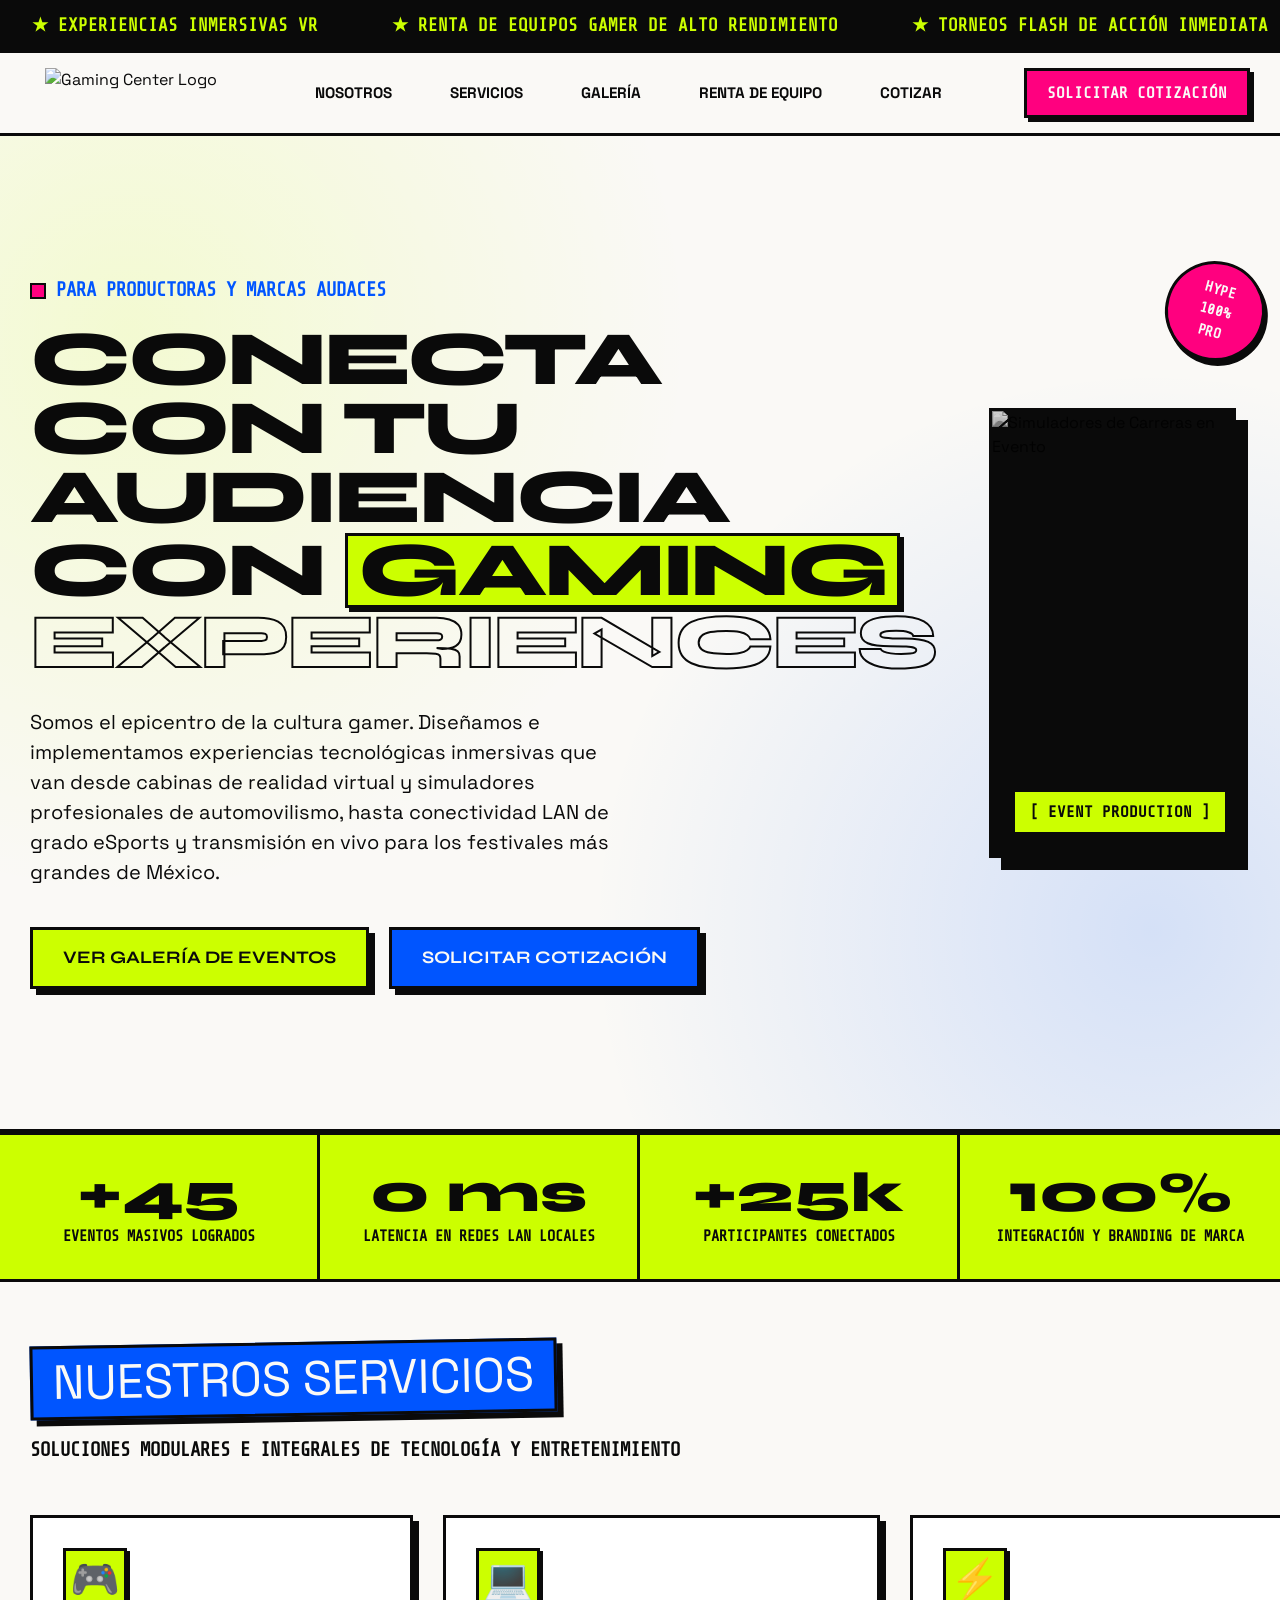
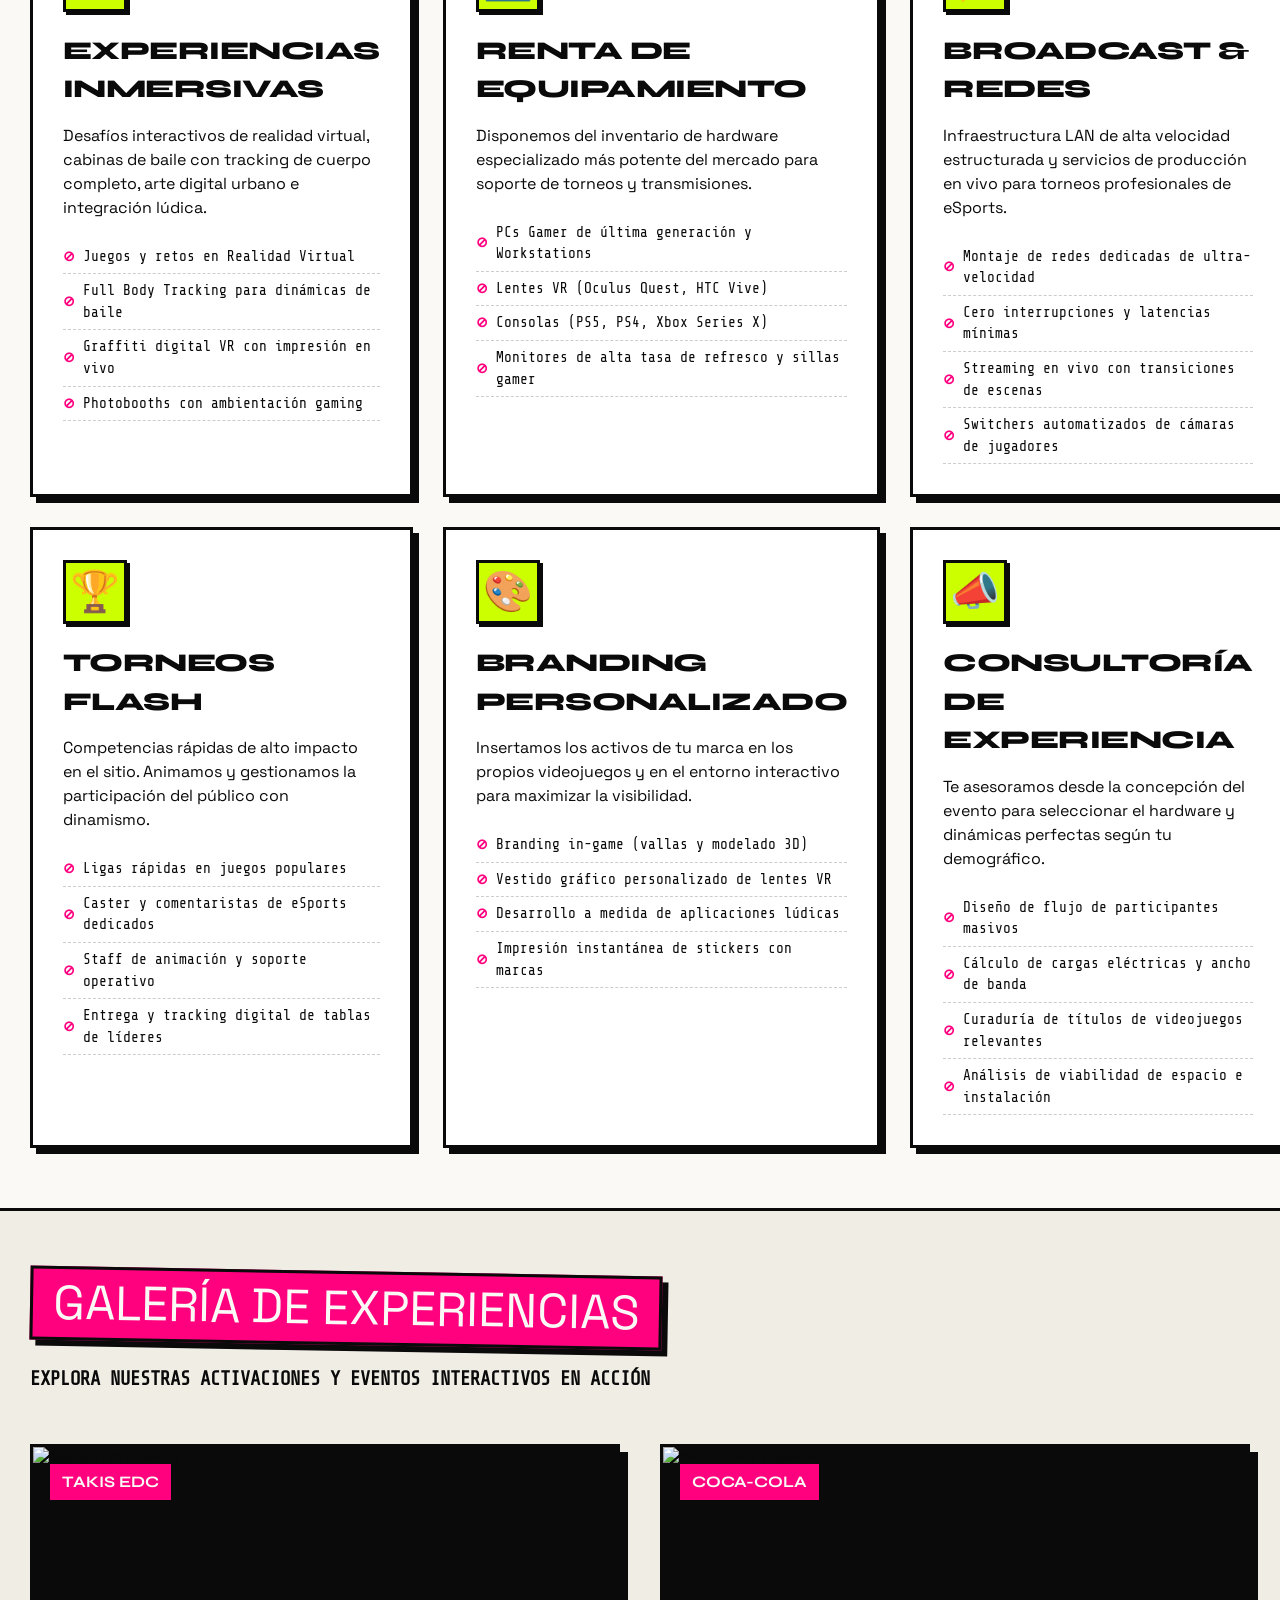
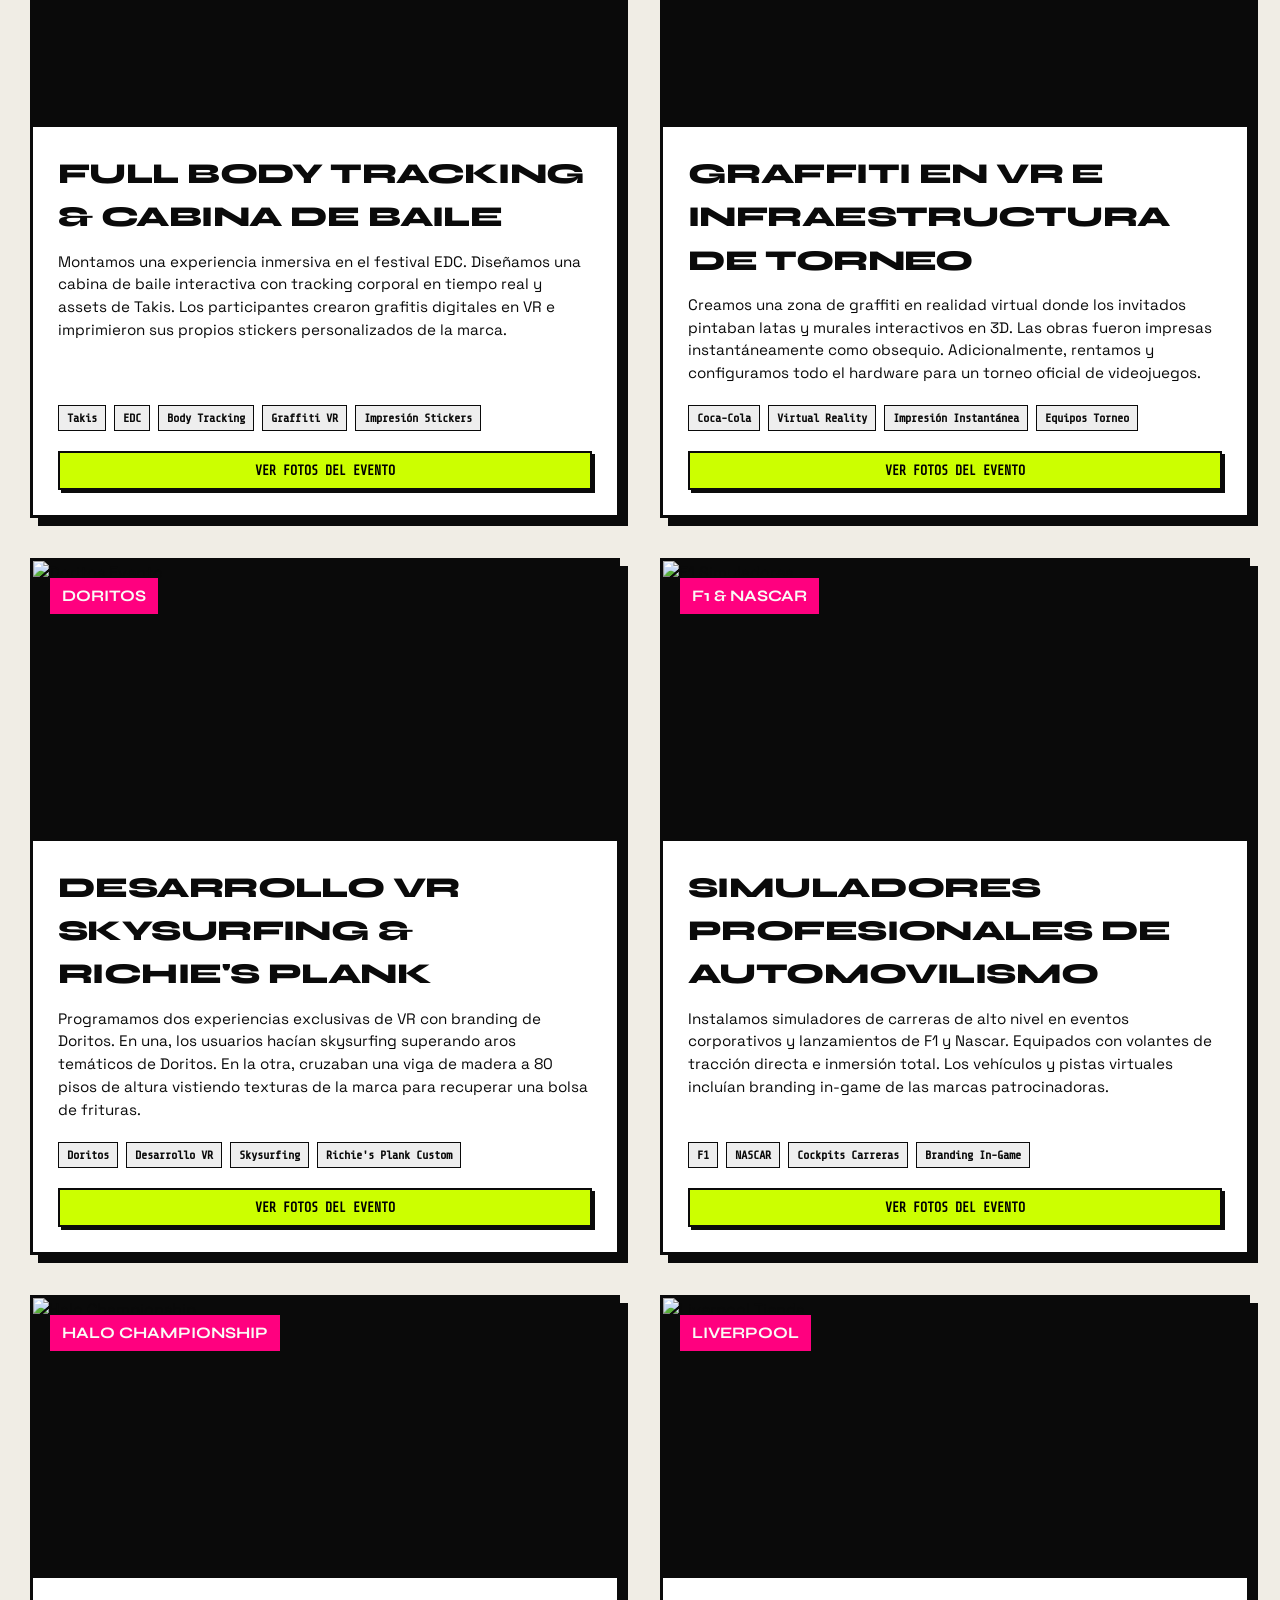
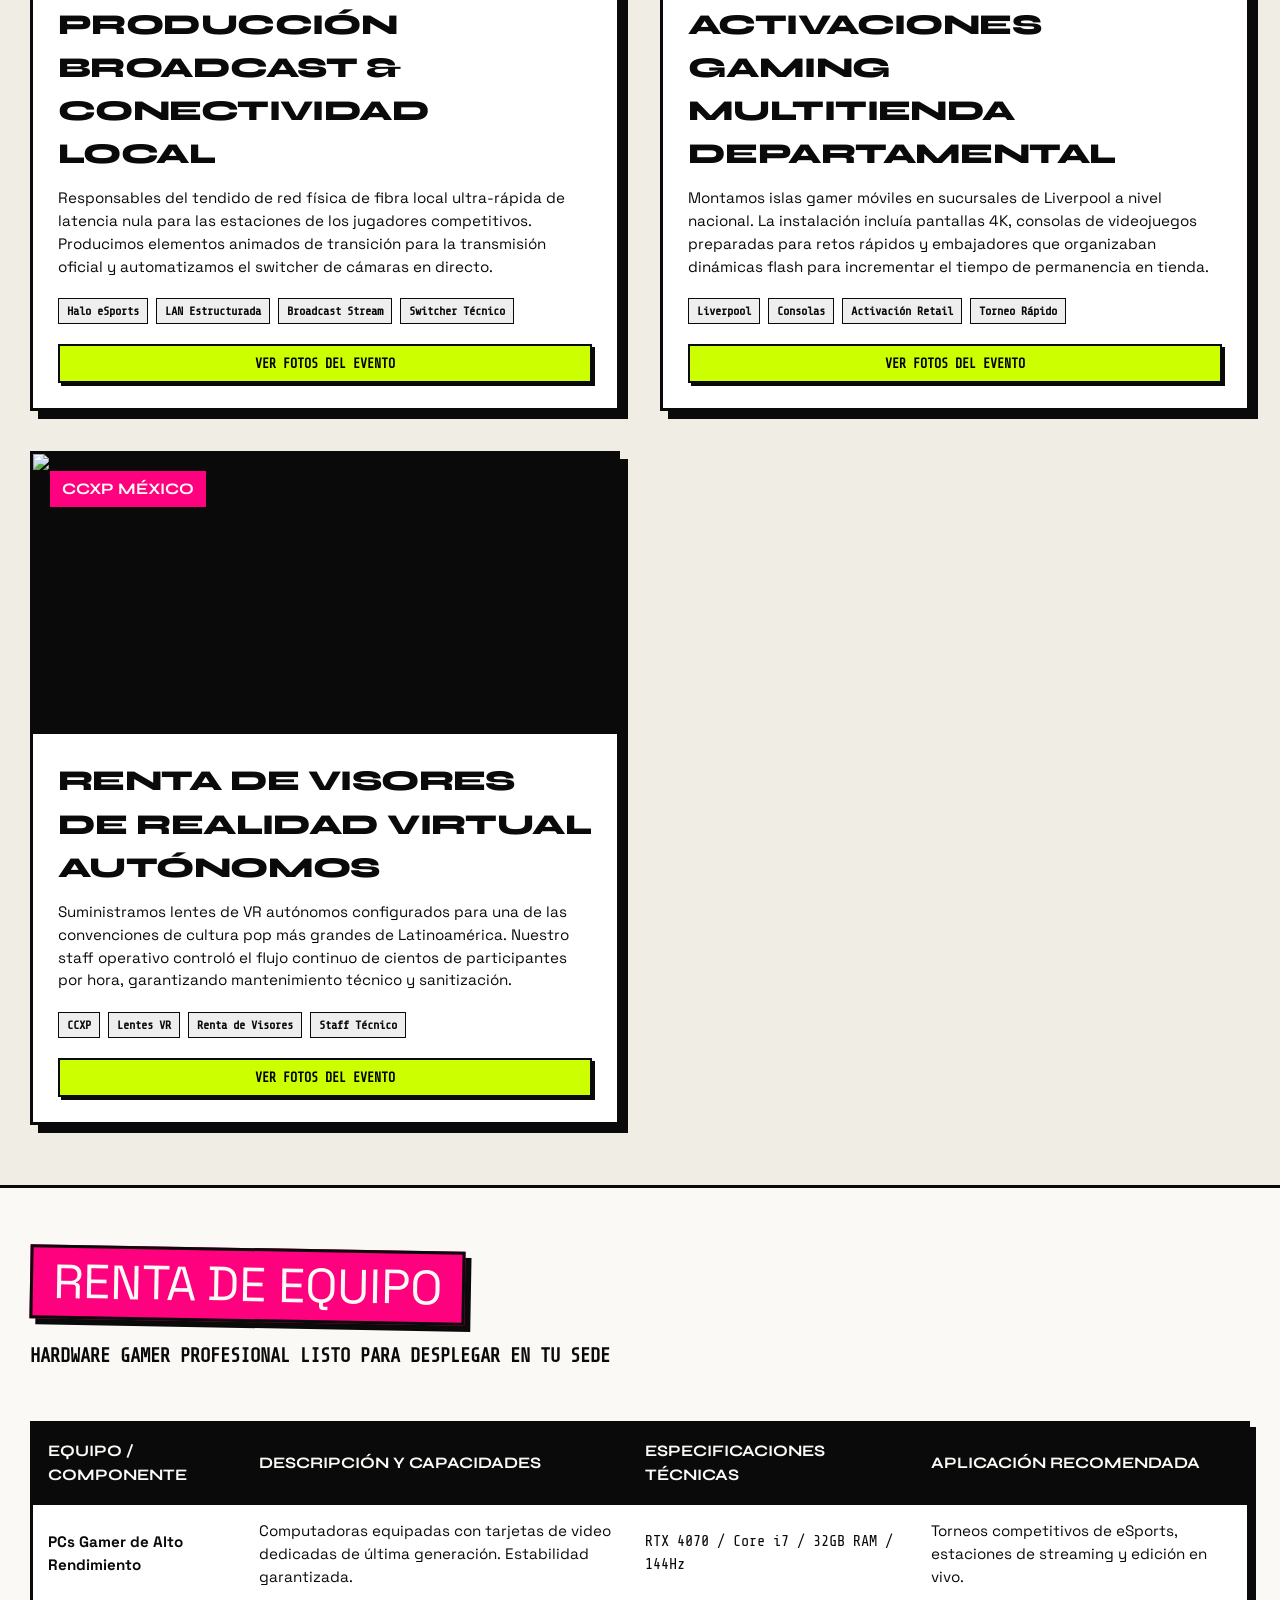
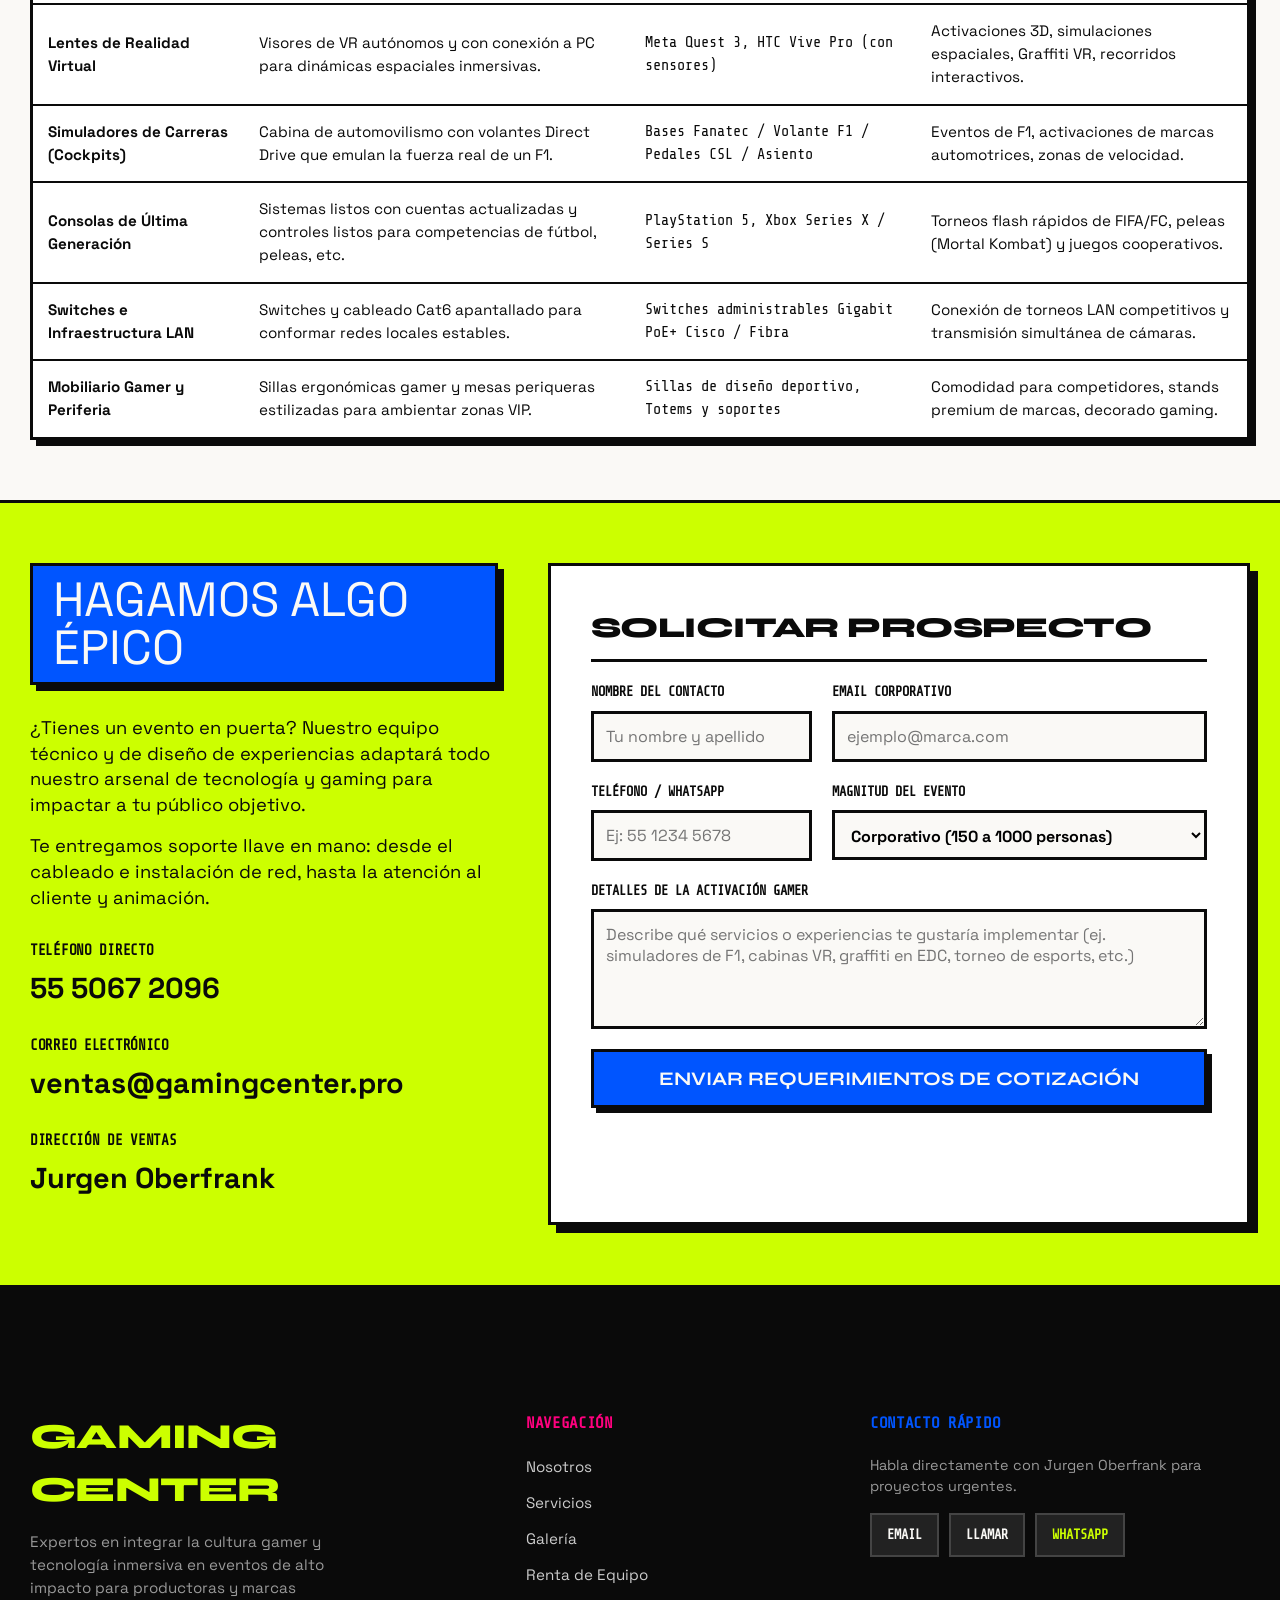
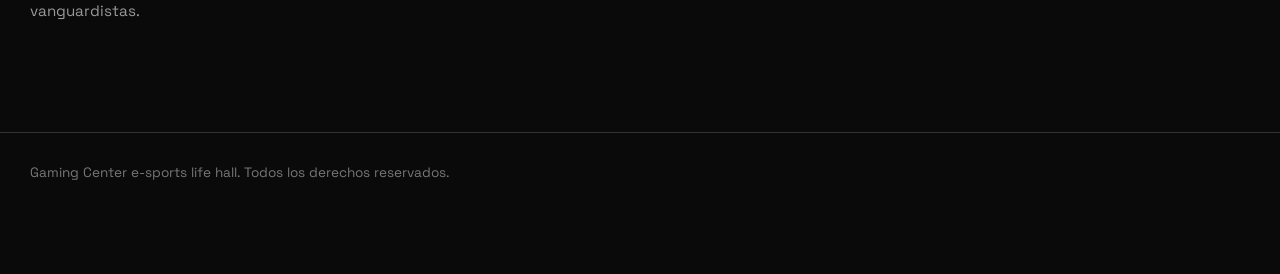
==== .github/workflows/brutalista/index.html @ d81560bc "Add files via upload" ====
<!DOCTYPE html>
<html lang="es">

<head>
  <meta charset="UTF-8">
  <meta name="viewport" content="width=device-width, initial-scale=1.0">
  <title>GAMING CENTER | Experiencias y Eventos eSports para Marcas</title>
  <meta name="description"
    content="Epicentro de la cultura gamer. Renta de PCs, experiencias de Realidad Virtual (VR), simuladores y producción técnica de torneos para marcas y productoras de eventos.">
  <link rel="stylesheet" href="style.css">
  <!-- Favicon placeholder / styling fallback -->
  <link rel="icon" type="image/png" href="../fotos_p/logos/Recurso 1.png">
</head>

<body>

  <!-- TOP RUNNING TICKER -->
  <div class="ticker-wrap">
    <div class="ticker">
      <span>★ EXPERIENCIAS INMERSIVAS VR</span>
      <span>★ RENTA DE EQUIPOS GAMER DE ALTO RENDIMIENTO</span>
      <span>★ TORNEOS FLASH DE ACCIÓN INMEDIATA</span>
      <span>★ BROADCAST PRO &amp; ELEMENTOS DE TRANSICIÓN</span>
      <span>★ REDES LAN ESTRUCTURADAS (0 MS LATENCIA)</span>
      <span>★ COCKPITS DE CARRERAS F1 &amp; NASCAR</span>
      <span>★ BRANDING GAMER PERSONALIZADO</span>
      <span>★ EXPERIENCIAS INMERSIVAS VR</span>
      <span>★ RENTA DE EQUIPOS GAMER DE ALTO RENDIMIENTO</span>
    </div>
  </div>

  <!-- HEADER NAVBAR -->
  <header>
    <div class="navbar">
      <a href="#" class="logo-link">
        <picture>
          <source media="(max-width: 768px)" srcset="../fotos_p/logos/Recurso 3.png">
          <img src="../fotos_p/logos/Mesa de trabajo 2@4x.png" alt="Gaming Center Logo" class="logo-img">
        </picture>
      </a>
      <button class="menu-toggle" id="menuToggle" aria-label="Abrir menú">
        <span class="bar"></span>
        <span class="bar"></span>
        <span class="bar"></span>
      </button>
      <ul class="nav-links" id="navLinks">
        <li><a href="#nosotros">Nosotros</a></li>
        <li><a href="#servicios">Servicios</a></li>
        <li><a href="#galeria">Galería</a></li>
        <li><a href="#renta-equipo">Renta de Equipo</a></li>
        <li><a href="#cotizar">Cotizar</a></li>
      </ul>
      <a href="#cotizar" class="nav-cta">Solicitar Cotización</a>
    </div>
  </header>

  <!-- HERO SECTION -->
  <section class="hero" id="nosotros">
    <div class="container grid-2">
      <div class="hero-content">
        <div class="hero-tagline">Para Productoras y Marcas Audaces</div>
        <h1 class="hero-title">
          CONECTA CON TU AUDIENCIA CON <span class="highlight">GAMING</span> <br>
          <span class="outline">EXPERIENCES</span>
        </h1>
        <p class="hero-description">
          Somos el epicentro de la cultura gamer. Diseñamos e implementamos experiencias tecnológicas inmersivas que van
          desde cabinas de realidad virtual y simuladores profesionales de automovilismo, hasta conectividad LAN de
          grado eSports y transmisión en vivo para los festivales más grandes de México.
        </p>
        <div class="hero-buttons">
          <a href="#galeria" class="neo-btn">Ver Galería de Eventos</a>
          <a href="#cotizar" class="neo-btn secondary">Solicitar Cotización</a>
        </div>
      </div>
      <div class="hero-visual">
        <div class="hero-main-card">
          <img src="../fotos_p/eventos/f1/20240521_135831.jpg" alt="Simuladores de Carreras en Evento"
            id="heroFeaturedImage">
          <div class="hero-overlay-tag">[ EVENT PRODUCTION ]</div>
        </div>
        <div class="floating-badge">HYPE<br>100%<br>PRO</div>
      </div>
    </div>
  </section>

  <!-- STATS BAR -->
  <section class="stats-bar">
    <div class="stat-item">
      <div class="stat-number">+45</div>
      <div class="stat-label">Eventos Masivos Logrados</div>
    </div>
    <div class="stat-item">
      <div class="stat-number">0 ms</div>
      <div class="stat-label">Latencia en Redes LAN Locales</div>
    </div>
    <div class="stat-item">
      <div class="stat-number">+25k</div>
      <div class="stat-label">Participantes Conectados</div>
    </div>
    <div class="stat-item">
      <div class="stat-number">100%</div>
      <div class="stat-label">Integración y Branding de Marca</div>
    </div>
  </section>

  <!-- SERVICES SECTION -->
  <section class="services-section id-anchor" id="servicios">
    <div class="container">
      <div class="section-title-wrap">
        <div class="section-title">NUESTROS SERVICIOS</div>
        <div class="section-subtitle">Soluciones modulares e integrales de tecnología y entretenimiento</div>
      </div>

      <div class="grid-3">
        <!-- Service 1 -->
        <div class="neo-card">
          <div class="service-icon">🎮</div>
          <h3 class="service-title">Experiencias Inmersivas</h3>
          <p class="service-text">Desafíos interactivos de realidad virtual, cabinas de baile con tracking de cuerpo
            completo, arte digital urbano e integración lúdica.</p>
          <ul class="service-list">
            <li>Juegos y retos en Realidad Virtual</li>
            <li>Full Body Tracking para dinámicas de baile</li>
            <li>Graffiti digital VR con impresión en vivo</li>
            <li>Photobooths con ambientación gaming</li>
          </ul>
        </div>

        <!-- Service 2 -->
        <div class="neo-card">
          <div class="service-icon">💻</div>
          <h3 class="service-title">Renta de Equipamiento</h3>
          <p class="service-text">Disponemos del inventario de hardware especializado más potente del mercado para
            soporte de torneos y transmisiones.</p>
          <ul class="service-list">
            <li>PCs Gamer de última generación y Workstations</li>
            <li>Lentes VR (Oculus Quest, HTC Vive)</li>
            <li>Consolas (PS5, PS4, Xbox Series X)</li>
            <li>Monitores de alta tasa de refresco y sillas gamer</li>
          </ul>
        </div>

        <!-- Service 3 -->
        <div class="neo-card">
          <div class="service-icon">⚡</div>
          <h3 class="service-title">Broadcast &amp; Redes</h3>
          <p class="service-text">Infraestructura LAN de alta velocidad estructurada y servicios de producción en vivo
            para torneos profesionales de eSports.</p>
          <ul class="service-list">
            <li>Montaje de redes dedicadas de ultra-velocidad</li>
            <li>Cero interrupciones y latencias mínimas</li>
            <li>Streaming en vivo con transiciones de escenas</li>
            <li>Switchers automatizados de cámaras de jugadores</li>
          </ul>
        </div>

        <!-- Service 4 -->
        <div class="neo-card">
          <div class="service-icon">🏆</div>
          <h3 class="service-title">Torneos Flash</h3>
          <p class="service-text">Competencias rápidas de alto impacto en el sitio. Animamos y gestionamos la
            participación del público con dinamismo.</p>
          <ul class="service-list">
            <li>Ligas rápidas en juegos populares</li>
            <li>Caster y comentaristas de eSports dedicados</li>
            <li>Staff de animación y soporte operativo</li>
            <li>Entrega y tracking digital de tablas de líderes</li>
          </ul>
        </div>

        <!-- Service 5 -->
        <div class="neo-card">
          <div class="service-icon">🎨</div>
          <h3 class="service-title">Branding Personalizado</h3>
          <p class="service-text">Insertamos los activos de tu marca en los propios videojuegos y en el entorno
            interactivo para maximizar la visibilidad.</p>
          <ul class="service-list">
            <li>Branding in-game (vallas y modelado 3D)</li>
            <li>Vestido gráfico personalizado de lentes VR</li>
            <li>Desarrollo a medida de aplicaciones lúdicas</li>
            <li>Impresión instantánea de stickers con marcas</li>
          </ul>
        </div>

        <!-- Service 6 -->
        <div class="neo-card">
          <div class="service-icon">📣</div>
          <h3 class="service-title">Consultoría de Experiencia</h3>
          <p class="service-text">Te asesoramos desde la concepción del evento para seleccionar el hardware y dinámicas
            perfectas según tu demográfico.</p>
          <ul class="service-list">
            <li>Diseño de flujo de participantes masivos</li>
            <li>Cálculo de cargas eléctricas y ancho de banda</li>
            <li>Curaduría de títulos de videojuegos relevantes</li>
            <li>Análisis de viabilidad de espacio e instalación</li>
          </ul>
        </div>
      </div>
    </div>
  </section>

  <!-- CASES PORTFOLIO SECTION -->
  <section class="cases-section" id="galeria">
    <div class="container">
      <div class="section-title-wrap">
        <div class="section-title alt">GALERÍA DE EXPERIENCIAS</div>
        <div class="section-subtitle">Explora nuestras activaciones y eventos interactivos en acción</div>
      </div>

      <div class="portfolio-grid">
        <!-- Takis EDC -->
        <div class="portfolio-card">
          <div class="portfolio-img-container">
            <span class="portfolio-client-badge">Takis EDC</span>
            <img src="../fotos_p/eventos/takisedc/20250222_182708.jpg" alt="Takis EDC Evento" loading="lazy">
          </div>
          <div class="portfolio-content">
            <h3 class="portfolio-title">Full Body Tracking &amp; Cabina de Baile</h3>
            <p class="portfolio-desc">
              Montamos una experiencia inmersiva en el festival EDC. Diseñamos una cabina de baile interactiva con
              tracking corporal en tiempo real y assets de Takis. Los participantes crearon grafitis digitales en VR e
              imprimieron sus propios stickers personalizados de la marca.
            </p>
            <div class="portfolio-tags">
              <span class="portfolio-tag">Takis</span>
              <span class="portfolio-tag">EDC</span>
              <span class="portfolio-tag">Body Tracking</span>
              <span class="portfolio-tag">Graffiti VR</span>
              <span class="portfolio-tag">Impresión Stickers</span>
            </div>
            <button class="portfolio-gallery-btn" data-event="takisedc">Ver Fotos del Evento</button>
          </div>
        </div>

        <!-- Coca-Cola -->
        <div class="portfolio-card">
          <div class="portfolio-img-container">
            <span class="portfolio-client-badge">Coca-Cola</span>
            <img src="../fotos_p/eventos/cocacola/20230614_193516.jpg" alt="Coca-Cola Evento" loading="lazy">
          </div>
          <div class="portfolio-content">
            <h3 class="portfolio-title">Graffiti en VR e Infraestructura de Torneo</h3>
            <p class="portfolio-desc">
              Creamos una zona de graffiti en realidad virtual donde los invitados pintaban latas y murales interactivos
              en 3D. Las obras fueron impresas instantáneamente como obsequio. Adicionalmente, rentamos y configuramos
              todo el hardware para un torneo oficial de videojuegos.
            </p>
            <div class="portfolio-tags">
              <span class="portfolio-tag">Coca-Cola</span>
              <span class="portfolio-tag">Virtual Reality</span>
              <span class="portfolio-tag">Impresión Instantánea</span>
              <span class="portfolio-tag">Equipos Torneo</span>
            </div>
            <button class="portfolio-gallery-btn" data-event="cocacola">Ver Fotos del Evento</button>
          </div>
        </div>

        <!-- Doritos -->
        <div class="portfolio-card">
          <div class="portfolio-img-container">
            <span class="portfolio-client-badge">Doritos</span>
            <img src="../fotos_p/eventos/doritos/doritos.jpg" alt="Doritos Evento" loading="lazy">
          </div>
          <div class="portfolio-content">
            <h3 class="portfolio-title">Desarrollo VR Skysurfing &amp; Richie's Plank</h3>
            <p class="portfolio-desc">
              Programamos dos experiencias exclusivas de VR con branding de Doritos. En una, los usuarios hacían
              skysurfing superando aros temáticos de Doritos. En la otra, cruzaban una viga de madera a 80 pisos de
              altura vistiendo texturas de la marca para recuperar una bolsa de frituras.
            </p>
            <div class="portfolio-tags">
              <span class="portfolio-tag">Doritos</span>
              <span class="portfolio-tag">Desarrollo VR</span>
              <span class="portfolio-tag">Skysurfing</span>
              <span class="portfolio-tag">Richie's Plank Custom</span>
            </div>
            <button class="portfolio-gallery-btn" data-event="doritos">Ver Fotos del Evento</button>
          </div>
        </div>

        <!-- F1 y NASCAR -->
        <div class="portfolio-card">
          <div class="portfolio-img-container">
            <span class="portfolio-client-badge">F1 &amp; NASCAR</span>
            <img src="../fotos_p/eventos/f1/20240521_135831.jpg" alt="F1 Simuladores" loading="lazy">
          </div>
          <div class="portfolio-content">
            <h3 class="portfolio-title">Simuladores Profesionales de Automovilismo</h3>
            <p class="portfolio-desc">
              Instalamos simuladores de carreras de alto nivel en eventos corporativos y lanzamientos de F1 y Nascar.
              Equipados con volantes de tracción directa e inmersión total. Los vehículos y pistas virtuales incluían
              branding in-game de las marcas patrocinadoras.
            </p>
            <div class="portfolio-tags">
              <span class="portfolio-tag">F1</span>
              <span class="portfolio-tag">NASCAR</span>
              <span class="portfolio-tag">Cockpits Carreras</span>
              <span class="portfolio-tag">Branding In-Game</span>
            </div>
            <button class="portfolio-gallery-btn" data-event="f1nascar">Ver Fotos del Evento</button>
          </div>
        </div>

        <!-- Halo Championship -->
        <div class="portfolio-card">
          <div class="portfolio-img-container">
            <span class="portfolio-client-badge">Halo Championship</span>
            <img src="../fotos_p/eventos/halo/IMG_20220724_230538.jpg" alt="Halo Championship" loading="lazy">
          </div>
          <div class="portfolio-content">
            <h3 class="portfolio-title">Producción Broadcast &amp; Conectividad Local</h3>
            <p class="portfolio-desc">
              Responsables del tendido de red física de fibra local ultra-rápida de latencia nula para las estaciones de
              los jugadores competitivos. Producimos elementos animados de transición para la transmisión oficial y
              automatizamos el switcher de cámaras en directo.
            </p>
            <div class="portfolio-tags">
              <span class="portfolio-tag">Halo eSports</span>
              <span class="portfolio-tag">LAN Estructurada</span>
              <span class="portfolio-tag">Broadcast Stream</span>
              <span class="portfolio-tag">Switcher Técnico</span>
            </div>
            <button class="portfolio-gallery-btn" data-event="halo">Ver Fotos del Evento</button>
          </div>
        </div>

        <!-- Liverpool -->
        <div class="portfolio-card">
          <div class="portfolio-img-container">
            <span class="portfolio-client-badge">Liverpool</span>
            <img src="../fotos_p/eventos/liverpool/20240818_142735.jpg" alt="Liverpool Tienda" loading="lazy">
          </div>
          <div class="portfolio-content">
            <h3 class="portfolio-title">Activaciones Gaming Multitienda Departamental</h3>
            <p class="portfolio-desc">
              Montamos islas gamer móviles en sucursales de Liverpool a nivel nacional. La instalación incluía pantallas
              4K, consolas de videojuegos preparadas para retos rápidos y embajadores que organizaban dinámicas flash
              para incrementar el tiempo de permanencia en tienda.
            </p>
            <div class="portfolio-tags">
              <span class="portfolio-tag">Liverpool</span>
              <span class="portfolio-tag">Consolas</span>
              <span class="portfolio-tag">Activación Retail</span>
              <span class="portfolio-tag">Torneo Rápido</span>
            </div>
            <button class="portfolio-gallery-btn" data-event="liverpool">Ver Fotos del Evento</button>
          </div>
        </div>

        <!-- CCXP -->
        <div class="portfolio-card">
          <div class="portfolio-img-container">
            <span class="portfolio-client-badge">CCXP México</span>
            <img src="../fotos_p/eventos/ccxp/20240505_193808.jpg" alt="CCXP Evento" loading="lazy">
          </div>
          <div class="portfolio-content">
            <h3 class="portfolio-title">Renta de Visores de Realidad Virtual Autónomos</h3>
            <p class="portfolio-desc">
              Suministramos lentes de VR autónomos configurados para una de las convenciones de cultura pop más grandes
              de Latinoamérica. Nuestro staff operativo controló el flujo continuo de cientos de participantes por hora,
              garantizando mantenimiento técnico y sanitización.
            </p>
            <div class="portfolio-tags">
              <span class="portfolio-tag">CCXP</span>
              <span class="portfolio-tag">Lentes VR</span>
              <span class="portfolio-tag">Renta de Visores</span>
              <span class="portfolio-tag">Staff Técnico</span>
            </div>
            <button class="portfolio-gallery-btn" data-event="ccxp">Ver Fotos del Evento</button>
          </div>
        </div>
      </div>
    </div>
  </section>

  <!-- INVENTORY SECTION -->
  <section class="inventory-section" id="renta-equipo">
    <div class="container">
      <div class="section-title-wrap">
        <div class="section-title alt">RENTA DE EQUIPO</div>
        <div class="section-subtitle">Hardware Gamer Profesional listo para desplegar en tu sede</div>
      </div>

      <div class="inventory-table-container">
        <table class="inventory-table">
          <thead>
            <tr>
              <th>Equipo / Componente</th>
              <th>Descripción y Capacidades</th>
              <th>Especificaciones Técnicas</th>
              <th>Aplicación Recomendada</th>
            </tr>
          </thead>
          <tbody>
            <tr>
              <td><strong>PCs Gamer de Alto Rendimiento</strong></td>
              <td>Computadoras equipadas con tarjetas de video dedicadas de última generación. Estabilidad garantizada.
              </td>
              <td class="item-tech">RTX 4070 / Core i7 / 32GB RAM / 144Hz</td>
              <td>Torneos competitivos de eSports, estaciones de streaming y edición en vivo.</td>
            </tr>
            <tr>
              <td><strong>Lentes de Realidad Virtual</strong></td>
              <td>Visores de VR autónomos y con conexión a PC para dinámicas espaciales inmersivas.</td>
              <td class="item-tech">Meta Quest 3, HTC Vive Pro (con sensores)</td>
              <td>Activaciones 3D, simulaciones espaciales, Graffiti VR, recorridos interactivos.</td>
            </tr>
            <tr>
              <td><strong>Simuladores de Carreras (Cockpits)</strong></td>
              <td>Cabina de automovilismo con volantes Direct Drive que emulan la fuerza real de un F1.</td>
              <td class="item-tech">Bases Fanatec / Volante F1 / Pedales CSL / Asiento</td>
              <td>Eventos de F1, activaciones de marcas automotrices, zonas de velocidad.</td>
            </tr>
            <tr>
              <td><strong>Consolas de Última Generación</strong></td>
              <td>Sistemas listos con cuentas actualizadas y controles listos para competencias de fútbol, peleas, etc.
              </td>
              <td class="item-tech">PlayStation 5, Xbox Series X / Series S</td>
              <td>Torneos flash rápidos de FIFA/FC, peleas (Mortal Kombat) y juegos cooperativos.</td>
            </tr>
            <tr>
              <td><strong>Switches e Infraestructura LAN</strong></td>
              <td>Switches y cableado Cat6 apantallado para conformar redes locales estables.</td>
              <td class="item-tech">Switches administrables Gigabit PoE+ Cisco / Fibra</td>
              <td>Conexión de torneos LAN competitivos y transmisión simultánea de cámaras.</td>
            </tr>
            <tr>
              <td><strong>Mobiliario Gamer y Periferia</strong></td>
              <td>Sillas ergonómicas gamer y mesas periqueras estilizadas para ambientar zonas VIP.</td>
              <td class="item-tech">Sillas de diseño deportivo, Totems y soportes</td>
              <td>Comodidad para competidores, stands premium de marcas, decorado gaming.</td>
            </tr>
          </tbody>
        </table>
      </div>
    </div>
  </section>

  <!-- FORM COTIZADOR SECTION -->
  <section class="contact-section" id="cotizar">
    <div class="container contact-box">
      <!-- Contact Info -->
      <div class="contact-info">
        <div>
          <div class="section-title" style="transform: rotate(0deg); margin-bottom: 30px;">HAGAMOS ALGO ÉPICO</div>
          <p style="font-size: 1.15rem; line-height: 1.4; color: var(--text-muted);">
            ¿Tienes un evento en puerta? Nuestro equipo técnico y de diseño de experiencias adaptará todo nuestro
            arsenal de tecnología y gaming para impactar a tu público objetivo.
          </p>
          <p style="font-size: 1.15rem; line-height: 1.4; color: var(--text-muted); margin-top: 15px;">
            Te entregamos soporte llave en mano: desde el cableado e instalación de red, hasta la atención al cliente y
            animación.
          </p>
        </div>

        <div class="contact-details">
          <div class="contact-detail-item">
            <h4>Teléfono directo</h4>
            <p>55 5067 2096</p>
          </div>
          <div class="contact-detail-item">
            <h4>Correo electrónico</h4>
            <p>ventas@gamingcenter.pro</p>
          </div>
          <div class="contact-detail-item">
            <h4>Dirección de Ventas</h4>
            <p>Jurgen Oberfrank</p>
          </div>
        </div>
      </div>

      <!-- Form Card -->
      <div class="contact-form-card">
        <h3
          style="margin-bottom: 20px; font-size: 1.8rem; border-bottom: 3px solid var(--border); padding-bottom: 10px;">
          SOLICITAR PROSPECTO</h3>
        <form id="quotesForm">
          <div class="form-grid">
            <div class="form-group">
              <label for="formName">Nombre del Contacto</label>
              <input type="text" id="formName" class="form-input" placeholder="Tu nombre y apellido" required>
            </div>
            <div class="form-group">
              <label for="formEmail">Email Corporativo</label>
              <input type="email" id="formEmail" class="form-input" placeholder="ejemplo@marca.com" required>
            </div>
            <div class="form-group">
              <label for="formPhone">Teléfono / WhatsApp</label>
              <input type="tel" id="formPhone" class="form-input" placeholder="Ej: 55 1234 5678" required>
            </div>
            <div class="form-group">
              <label for="formScale">Magnitud del Evento</label>
              <select id="formScale" class="form-input" style="font-weight: bold; height: 50px;">
                <option value="small">Pequeño (< 150 personas)</option>
                <option value="medium" selected>Corporativo (150 a 1000 personas)</option>
                <option value="mega">Gran Escala (Festival / Convención Masiva)</option>
              </select>
            </div>
            <div class="form-group full">
              <label for="formDetails">Detalles de la Activación Gamer</label>
              <textarea id="formDetails" class="form-input form-textarea"
                placeholder="Describe qué servicios o experiencias te gustaría implementar (ej. simuladores de F1, cabinas VR, graffiti en EDC, torneo de esports, etc.)"
                required></textarea>
            </div>
          </div>
          <button type="submit" class="form-submit-btn">Enviar Requerimientos de Cotización</button>
        </form>
      </div>
    </div>
  </section>

  <!-- PHOTO GALLERY MODAL -->
  <div class="modal" id="galleryModal">
    <div class="modal-content-wrap">
      <button class="modal-close" id="modalClose">&times;</button>

      <!-- Media viewport (large image and arrow navigators) -->
      <div class="modal-media-viewport">
        <button class="modal-nav-btn prev" id="modalPrev">&#8249;</button>
        <img src="" alt="Main Gallery View" id="modalMainImg">
        <button class="modal-nav-btn next" id="modalNext">&#8250;</button>
      </div>

      <!-- Info Sidebar -->
      <div class="modal-sidebar">
        <div>
          <h3 id="modalTitle">Cliente / Evento</h3>
          <p id="modalDesc">Descripción completa de las actividades y servicios instalados por Gaming Center durante el
            evento corporativo o activación.</p>
        </div>

        <div>
          <div class="modal-thumbs-title">Galería del Evento</div>
          <div class="modal-thumbs" id="modalThumbs">
            <!-- Thumbs generated by JS -->
          </div>

          <div class="modal-thumbs-title" style="margin-top: 15px;">Servicios provistos</div>
          <div id="modalTags" class="portfolio-tags">
            <!-- Tags generated by JS -->
          </div>
        </div>
      </div>
    </div>
  </div>

  <!-- TOAST NOTIFICATION -->
  <div class="toast" id="toastNotification">Notificación enviada.</div>

  <!-- FOOTER -->
  <footer>
    <div class="container footer-grid">
      <div class="footer-brand">
        <h2>GAMING CENTER</h2>
        <p>Expertos en integrar la cultura gamer y tecnología inmersiva en eventos de alto impacto para productoras y
          marcas vanguardistas.</p>
      </div>
      <div class="footer-links">
        <h3>Navegación</h3>
        <ul>
          <li><a href="#nosotros">Nosotros</a></li>
          <li><a href="#servicios">Servicios</a></li>
          <li><a href="#galeria">Galería</a></li>
          <li><a href="#renta-equipo">Renta de Equipo</a></li>
        </ul>
      </div>
      <div class="footer-social">
        <h3>Contacto Rápido</h3>
        <p style="font-size: 0.9rem; color: #999; margin-bottom: 15px;">
          Habla directamente con Jurgen Oberfrank para proyectos urgentes.
        </p>
        <div class="social-btns">
          <a href="mailto:ventas@gamingcenter.pro" class="social-btn">Email</a>
          <a href="tel:5550672096" class="social-btn">Llamar</a>
          <a href="https://wa.me/525550672096" target="_blank" class="social-btn"
            style="color: var(--primary);">WhatsApp</a>
        </div>
      </div>
    </div>
    <div class="container footer-bottom">
      <div>Gaming Center e-sports life hall. Todos los derechos reservados.</div>
      <div></div>
    </div>
  </footer>

  <script src="script.js"></script>
</body>

</html>
---- .github/workflows/brutalista/style.css ----
@import url('https://fonts.googleapis.com/css2?family=Share+Tech+Mono&family=Space+Grotesk:wght@400;500;700&family=Syne:wght@700;800&display=swap');

:root {
  --bg: #faf9f6;
  --bg-dark: #0a0a0a;
  --card-bg: #ffffff;
  --text: #0a0a0a;
  --text-light: #faf9f6;
  --primary: #ccff00; /* Lime Neon */
  --secondary: #0055ff; /* Electric Blue */
  --accent: #ff007f; /* Hot Pink */
  --orange: #ff6600; /* Bright Orange */
  --border: #0a0a0a;
  --border-width: 3px;
  --shadow-offset: 6px;
  --font-display: 'Syne', sans-serif;
  --font-sans: 'Space Grotesk', sans-serif;
  --font-mono: 'Share Tech Mono', monospace;
}

* {
  box-sizing: border-box;
  margin: 0;
  padding: 0;
}

body {
  background-color: var(--bg);
  color: var(--text);
  font-family: var(--font-sans);
  line-height: 1.5;
  overflow-x: hidden;
}

/* Custom Selection */
::selection {
  background-color: var(--primary);
  color: var(--text);
}

/* Custom Scrollbar */
::-webkit-scrollbar {
  width: 12px;
}
::-webkit-scrollbar-track {
  background: var(--bg);
  border-left: var(--border-width) solid var(--border);
}
::-webkit-scrollbar-thumb {
  background-color: var(--text);
  border: 3px solid var(--bg);
}

/* Typography elements */
h1, h2, h3, h4, h5, h6 {
  font-family: var(--font-display);
  font-weight: 800;
  text-transform: uppercase;
  letter-spacing: -0.02em;
}

a {
  color: inherit;
  text-decoration: none;
}

/* Ticker Marquee */
.ticker-wrap {
  width: 100%;
  overflow: hidden;
  background-color: var(--bg-dark);
  color: var(--primary);
  border-bottom: var(--border-width) solid var(--border);
  padding: 12px 0;
  white-space: nowrap;
  position: relative;
  z-index: 10;
}

.ticker {
  display: inline-block;
  animation: marquee 25s linear infinite;
  font-family: var(--font-mono);
  font-size: 1.1rem;
  text-transform: uppercase;
  font-weight: bold;
}

.ticker span {
  display: inline-block;
  padding: 0 2rem;
}

@keyframes marquee {
  0% { transform: translate3d(0, 0, 0); }
  100% { transform: translate3d(-50%, 0, 0); }
}

/* Navbar */
header {
  border-bottom: var(--border-width) solid var(--border);
  background-color: var(--bg);
  position: sticky;
  top: 0;
  z-index: 100;
}

.navbar {
  display: flex;
  justify-content: space-between;
  align-items: center;
  max-width: 1400px;
  margin: 0 auto;
  padding: 0 30px; /* Padding horizontally, vertically controlled by logo margin */
}

.logo-link {
  display: inline-block;
  margin: 15px; /* Margin of exactly 15px around the logo as requested */
  padding: 0;
  border: none;
  background: none;
}

.logo-img {
  height: 50px;
  width: auto;
  display: block;
  filter: none !important; /* Raw image: NO shadow, NO filters, NO modifications */
  box-shadow: none !important;
  border: none !important;
}

/* Hamburger menu toggle button - Brutalist */
.menu-toggle {
  display: none;
  flex-direction: column;
  justify-content: space-between;
  width: 40px;
  height: 35px;
  background-color: var(--primary);
  border: var(--border-width) solid var(--border);
  box-shadow: 3px 3px 0px var(--border);
  padding: 6px;
  cursor: pointer;
  z-index: 110;
  transition: all 0.15s ease;
}

.menu-toggle:hover {
  background-color: var(--accent);
  transform: translate(-2px, -2px);
  box-shadow: 5px 5px 0px var(--border);
}

.menu-toggle .bar {
  height: 3px;
  width: 100%;
  background-color: var(--border);
  transition: all 0.2s ease;
}

/* Active hamburger menu transformation */
.menu-toggle.active .bar:nth-child(1) {
  transform: translateY(7px) rotate(45deg);
}

.menu-toggle.active .bar:nth-child(2) {
  opacity: 0;
}

.menu-toggle.active .bar:nth-child(3) {
  transform: translateY(-7px) rotate(-45deg);
}

.nav-links {
  display: flex;
  list-style: none;
  gap: 20px;
}

.nav-links a {
  font-family: var(--font-sans);
  font-weight: 700;
  text-transform: uppercase;
  font-size: 0.95rem;
  padding: 8px 16px;
  border: var(--border-width) solid transparent;
  transition: all 0.15s ease;
}

.nav-links a:hover {
  background-color: var(--primary);
  border-color: var(--border);
  box-shadow: 3px 3px 0px var(--border);
  transform: translate(-3px, -3px);
}

.nav-cta {
  background-color: var(--accent);
  color: var(--text-light);
  font-family: var(--font-mono);
  font-weight: bold;
  padding: 10px 20px;
  border: var(--border-width) solid var(--border);
  box-shadow: 4px 4px 0px var(--border);
  text-transform: uppercase;
  transition: all 0.15s ease;
}

.nav-cta:hover {
  background-color: var(--primary);
  color: var(--text);
  transform: translate(-2px, -2px);
  box-shadow: 6px 6px 0px var(--border);
}

/* Common Layout Elements */
.container {
  max-width: 1400px;
  margin: 0 auto;
  padding: 60px 30px;
}

.grid-2 {
  display: grid;
  grid-template-columns: 1fr 1fr;
  gap: 40px;
}

.grid-3 {
  display: grid;
  grid-template-columns: repeat(3, 1fr);
  gap: 30px;
}

/* Neo brutalism cards */
.neo-card {
  background-color: var(--card-bg);
  border: var(--border-width) solid var(--border);
  box-shadow: var(--shadow-offset) var(--shadow-offset) 0px var(--border);
  padding: 30px;
  position: relative;
  transition: all 0.2s cubic-bezier(0.175, 0.885, 0.32, 1.275);
}

.neo-card:hover {
  transform: translate(-4px, -4px);
  box-shadow: 10px 10px 0px var(--border);
}

.neo-card.dark {
  background-color: var(--bg-dark);
  color: var(--text-light);
  border-color: var(--text-light);
  box-shadow: var(--shadow-offset) var(--shadow-offset) 0px var(--primary);
}

.neo-card.dark:hover {
  box-shadow: 10px 10px 0px var(--primary);
}

/* Badge tags */
.badge {
  display: inline-block;
  font-family: var(--font-mono);
  font-size: 0.8rem;
  font-weight: bold;
  text-transform: uppercase;
  padding: 4px 10px;
  border: 2px solid var(--border);
  background-color: var(--primary);
  color: var(--text);
  margin-bottom: 15px;
}

.badge.blue {
  background-color: var(--secondary);
  color: var(--text-light);
}

.badge.pink {
  background-color: var(--accent);
  color: var(--text-light);
}

.badge.orange {
  background-color: var(--orange);
  color: var(--text-light);
}

/* Button style */
.neo-btn {
  display: inline-flex;
  align-items: center;
  gap: 10px;
  background-color: var(--primary);
  color: var(--text);
  font-family: var(--font-display);
  font-size: 1.1rem;
  font-weight: bold;
  text-transform: uppercase;
  padding: 15px 30px;
  border: var(--border-width) solid var(--border);
  box-shadow: var(--shadow-offset) var(--shadow-offset) 0px var(--border);
  cursor: pointer;
  transition: all 0.15s ease;
}

.neo-btn:hover {
  transform: translate(-3px, -3px);
  box-shadow: 9px 9px 0px var(--border);
  background-color: var(--accent);
  color: var(--text-light);
}

.neo-btn.secondary {
  background-color: var(--secondary);
  color: var(--text-light);
}

.neo-btn.secondary:hover {
  background-color: var(--primary);
  color: var(--text);
}

/* Section Title */
.section-title-wrap {
  margin-bottom: 50px;
  position: relative;
}

.section-title {
  font-size: 3rem;
  line-height: 1;
  display: inline-block;
  background-color: var(--secondary);
  color: var(--text-light);
  padding: 10px 20px;
  border: var(--border-width) solid var(--border);
  box-shadow: 6px 6px 0px var(--border);
  transform: rotate(-1deg);
  margin-bottom: 20px;
}

.section-title.alt {
  background-color: var(--accent);
  transform: rotate(1deg);
}

.section-subtitle {
  font-family: var(--font-mono);
  font-size: 1.2rem;
  font-weight: bold;
  text-transform: uppercase;
  color: var(--text-muted);
}

/* Hero Section */
.hero {
  border-bottom: var(--border-width) solid var(--border);
  padding: 80px 0;
  background: radial-gradient(circle at 10% 20%, rgba(204, 255, 0, 0.15) 0%, transparent 40%),
              radial-gradient(circle at 90% 80%, rgba(0, 85, 255, 0.15) 0%, transparent 40%);
}

.hero-content {
  display: flex;
  flex-direction: column;
  justify-content: center;
}

.hero-tagline {
  font-family: var(--font-mono);
  font-size: 1.2rem;
  text-transform: uppercase;
  color: var(--secondary);
  font-weight: bold;
  margin-bottom: 20px;
  display: flex;
  align-items: center;
  gap: 10px;
}

.hero-tagline::before {
  content: '';
  display: inline-block;
  width: 12px;
  height: 12px;
  background-color: var(--accent);
  border: 2px solid var(--border);
}

.hero-title {
  font-size: 4.8rem;
  line-height: 0.9;
  margin-bottom: 30px;
  letter-spacing: -0.04em;
}

.hero-title span.outline {
  color: transparent;
  -webkit-text-stroke: 2px var(--border);
}

.hero-title span.highlight {
  background-color: var(--primary);
  padding: 0 10px;
  border: var(--border-width) solid var(--border);
  box-shadow: 4px 4px 0px var(--border);
  display: inline-block;
}

.hero-description {
  font-size: 1.25rem;
  color: var(--text-muted);
  margin-bottom: 40px;
  max-width: 600px;
}

.hero-buttons {
  display: flex;
  gap: 20px;
  flex-wrap: wrap;
}

.hero-visual {
  position: relative;
  display: flex;
  align-items: center;
  justify-content: center;
}

.hero-main-card {
  width: 90%;
  height: 450px;
  background-color: var(--bg-dark);
  border: var(--border-width) solid var(--border);
  box-shadow: 12px 12px 0px var(--border);
  position: relative;
  overflow: hidden;
}

.hero-main-card img {
  width: 100%;
  height: 100%;
  object-fit: cover;
  opacity: 0.8;
  filter: grayscale(100%) contrast(120%);
  transition: all 0.5s ease;
}

.hero-main-card:hover img {
  filter: grayscale(0%) contrast(100%);
  opacity: 1;
}

.hero-overlay-tag {
  position: absolute;
  bottom: 20px;
  left: 20px;
  background-color: var(--primary);
  color: var(--text);
  font-family: var(--font-mono);
  padding: 8px 15px;
  font-weight: bold;
  border: var(--border-width) solid var(--border);
  box-shadow: 4px 4px 0px var(--border);
}

.floating-badge {
  position: absolute;
  top: -15px;
  right: -15px;
  background-color: var(--accent);
  color: var(--text-light);
  padding: 15px;
  border: var(--border-width) solid var(--border);
  border-radius: 50%;
  font-family: var(--font-mono);
  font-size: 0.9rem;
  font-weight: bold;
  text-align: center;
  width: 100px;
  height: 100px;
  display: flex;
  align-items: center;
  justify-content: center;
  transform: rotate(15deg);
  box-shadow: 4px 4px 0px var(--border);
  animation: rotate-slow 10s linear infinite;
}

@keyframes rotate-slow {
  from { transform: rotate(0deg); }
  to { transform: rotate(360deg); }
}

/* Grid Stats */
.stats-bar {
  border-top: var(--border-width) solid var(--border);
  border-bottom: var(--border-width) solid var(--border);
  background-color: var(--primary);
  display: grid;
  grid-template-columns: repeat(4, 1fr);
}

.stat-item {
  padding: 30px;
  text-align: center;
  border-right: var(--border-width) solid var(--border);
}

.stat-item:last-child {
  border-right: none;
}

.stat-number {
  font-family: var(--font-display);
  font-size: 3.5rem;
  font-weight: 800;
  line-height: 1;
  margin-bottom: 5px;
}

.stat-label {
  font-family: var(--font-mono);
  text-transform: uppercase;
  font-weight: bold;
  font-size: 0.95rem;
}

/* Services */
.services-section {
  border-bottom: var(--border-width) solid var(--border);
  background-color: #faf9f6;
}

.service-icon {
  font-size: 2.5rem;
  margin-bottom: 20px;
  background-color: var(--primary);
  display: inline-flex;
  align-items: center;
  justify-content: center;
  width: 64px;
  height: 64px;
  border: var(--border-width) solid var(--border);
  box-shadow: 3px 3px 0px var(--border);
}

.service-title {
  font-size: 1.6rem;
  margin-bottom: 15px;
}

.service-text {
  font-size: 1rem;
  color: var(--text-muted);
  margin-bottom: 20px;
}

.service-list {
  list-style: none;
  font-family: var(--font-mono);
  font-size: 0.9rem;
}

.service-list li {
  padding: 6px 0;
  border-bottom: 1px dashed #ccc;
  display: flex;
  align-items: center;
  gap: 8px;
}

.service-list li::before {
  content: '⊘';
  color: var(--accent);
  font-weight: bold;
}

/* Cases Section - Portfolio */
.cases-section {
  background-color: #f0ede5;
  border-bottom: var(--border-width) solid var(--border);
}

.portfolio-grid {
  display: grid;
  grid-template-columns: repeat(2, 1fr);
  gap: 40px;
}

.portfolio-card {
  background-color: var(--card-bg);
  border: var(--border-width) solid var(--border);
  box-shadow: 8px 8px 0px var(--border);
  display: flex;
  flex-direction: column;
  overflow: hidden;
  transition: all 0.2s ease;
}

.portfolio-card:hover {
  transform: translate(-4px, -4px);
  box-shadow: 12px 12px 0px var(--border);
}

.portfolio-img-container {
  height: 280px;
  border-bottom: var(--border-width) solid var(--border);
  position: relative;
  background-color: var(--bg-dark);
  overflow: hidden;
}

.portfolio-img-container img {
  width: 100%;
  height: 100%;
  object-fit: cover;
  transition: transform 0.3s ease;
}

.portfolio-card:hover .portfolio-img-container img {
  transform: scale(1.05);
}

.portfolio-client-badge {
  position: absolute;
  top: 15px;
  left: 15px;
  background-color: var(--accent);
  color: var(--text-light);
  font-family: var(--font-display);
  font-weight: bold;
  padding: 6px 12px;
  border: 2px solid var(--border);
  box-shadow: 2px 2px 0px var(--border);
  text-transform: uppercase;
}

.portfolio-content {
  padding: 25px;
  display: flex;
  flex-direction: column;
  flex-grow: 1;
}

.portfolio-title {
  font-size: 1.8rem;
  margin-bottom: 12px;
}

.portfolio-desc {
  font-size: 0.95rem;
  color: var(--text-muted);
  margin-bottom: 20px;
  flex-grow: 1;
}

.portfolio-tags {
  display: flex;
  flex-wrap: wrap;
  gap: 8px;
  margin-bottom: 20px;
}

.portfolio-tag {
  font-family: var(--font-mono);
  font-size: 0.75rem;
  background-color: #eee;
  padding: 3px 8px;
  border: 1px solid var(--border);
  font-weight: bold;
}

.portfolio-gallery-btn {
  font-family: var(--font-mono);
  font-weight: bold;
  background-color: var(--primary);
  border: 2px solid var(--border);
  padding: 10px;
  text-align: center;
  cursor: pointer;
  text-transform: uppercase;
  box-shadow: 3px 3px 0px var(--border);
  transition: all 0.1s ease;
}

.portfolio-gallery-btn:hover {
  background-color: var(--accent);
  color: var(--text-light);
  transform: translate(-2px, -2px);
  box-shadow: 5px 5px 0px var(--border);
}

/* Event Simulator tool (Configurador) */
.simulator-section {
  background-color: var(--bg-dark);
  color: var(--text-light);
  border-bottom: var(--border-width) solid var(--border);
}

.simulator-wrap {
  display: grid;
  grid-template-columns: 1.2fr 0.8fr;
  gap: 40px;
}

.sim-control-panel {
  border: var(--border-width) solid var(--text-light);
  background-color: #111;
  padding: 30px;
  box-shadow: 8px 8px 0px var(--primary);
}

.sim-display-panel {
  border: var(--border-width) solid var(--text-light);
  background-color: #1a1a1a;
  padding: 30px;
  box-shadow: 8px 8px 0px var(--accent);
  display: flex;
  flex-direction: column;
}

.sim-group {
  margin-bottom: 25px;
}

.sim-label {
  display: block;
  font-family: var(--font-mono);
  color: var(--primary);
  font-size: 1.1rem;
  font-weight: bold;
  margin-bottom: 12px;
  text-transform: uppercase;
}

.sim-select {
  width: 100%;
  background-color: #222;
  color: #fff;
  border: 2px solid var(--text-light);
  padding: 12px;
  font-family: var(--font-sans);
  font-weight: bold;
  font-size: 1rem;
}

.sim-checkbox-grid {
  display: grid;
  grid-template-columns: 1fr 1fr;
  gap: 12px;
}

.sim-checkbox-label {
  display: flex;
  align-items: center;
  gap: 10px;
  background-color: #222;
  border: 2px solid var(--text-light);
  padding: 10px 15px;
  cursor: pointer;
  font-family: var(--font-mono);
  font-size: 0.9rem;
  transition: all 0.1s ease;
}

.sim-checkbox-label:hover {
  background-color: #333;
}

.sim-checkbox-label input {
  width: 18px;
  height: 18px;
  accent-color: var(--primary);
}

.sim-checkbox-label.active {
  background-color: var(--primary);
  color: var(--text);
  border-color: var(--border);
}

.sim-slider-container {
  display: flex;
  align-items: center;
  gap: 15px;
}

.sim-range {
  flex-grow: 1;
  accent-color: var(--primary);
  height: 8px;
}

.sim-range-value {
  font-family: var(--font-mono);
  font-size: 1.3rem;
  font-weight: bold;
  background-color: var(--primary);
  color: var(--text);
  padding: 5px 12px;
  border: 2px solid var(--border);
  min-width: 80px;
  text-align: center;
}

/* Display calculations */
.calc-header {
  border-bottom: 2px solid var(--text-light);
  padding-bottom: 15px;
  margin-bottom: 20px;
}

.calc-title {
  color: var(--accent);
  font-size: 1.6rem;
}

.calc-grid {
  display: grid;
  grid-template-columns: 1fr;
  gap: 15px;
  flex-grow: 1;
}

.calc-item {
  background-color: #222;
  border: 1px solid #444;
  padding: 15px;
  display: flex;
  justify-content: space-between;
  align-items: center;
}

.calc-val-name {
  font-family: var(--font-mono);
  font-size: 0.95rem;
  color: #aaa;
}

.calc-val {
  font-family: var(--font-mono);
  font-size: 1.2rem;
  font-weight: bold;
  color: var(--primary);
}

.calc-result-summary {
  margin-top: 25px;
  background-color: #111;
  border-left: 5px solid var(--primary);
  padding: 15px;
  font-family: var(--font-sans);
  font-size: 0.95rem;
  line-height: 1.4;
}

.calc-cta-btn {
  margin-top: 25px;
  width: 100%;
  text-align: center;
  background-color: var(--accent);
  color: var(--text-light);
  border: 2px solid var(--text-light);
  padding: 15px;
  font-family: var(--font-display);
  font-weight: bold;
  text-transform: uppercase;
  cursor: pointer;
  box-shadow: 4px 4px 0px var(--primary);
  transition: all 0.1s ease;
}

.calc-cta-btn:hover {
  background-color: var(--primary);
  color: var(--text);
  box-shadow: 6px 6px 0px var(--accent);
  transform: translate(-2px, -2px);
}

/* Equipment Catalogue Section */
.inventory-section {
  background-color: var(--bg);
  border-bottom: var(--border-width) solid var(--border);
}

.inventory-table-container {
  overflow-x: auto;
  border: var(--border-width) solid var(--border);
  box-shadow: 6px 6px 0px var(--border);
  background-color: var(--card-bg);
}

.inventory-table {
  width: 100%;
  border-collapse: collapse;
  text-align: left;
}

.inventory-table th {
  background-color: var(--bg-dark);
  color: var(--text-light);
  font-family: var(--font-display);
  font-size: 1rem;
  padding: 15px;
  border-bottom: var(--border-width) solid var(--border);
  text-transform: uppercase;
}

.inventory-table td {
  padding: 15px;
  border-bottom: 2px solid var(--border);
  font-size: 0.95rem;
}

.inventory-table tr:last-child td {
  border-bottom: none;
}

.inventory-table tr:hover {
  background-color: rgba(204, 255, 0, 0.1);
}

.item-tech {
  font-family: var(--font-mono);
  font-size: 0.85rem;
  color: var(--text-muted);
}

/* Form Contact Section */
.contact-section {
  background-color: var(--primary);
  border-bottom: var(--border-width) solid var(--border);
}

.contact-box {
  display: grid;
  grid-template-columns: 0.8fr 1.2fr;
  gap: 50px;
}

.contact-info {
  display: flex;
  flex-direction: column;
  justify-content: space-between;
}

.contact-details {
  margin-top: 30px;
}

.contact-detail-item {
  margin-bottom: 25px;
  font-family: var(--font-sans);
}

.contact-detail-item h4 {
  font-family: var(--font-mono);
  font-size: 0.9rem;
  color: var(--text-muted);
  text-transform: uppercase;
  margin-bottom: 5px;
}

.contact-detail-item p {
  font-size: 1.8rem;
  font-weight: 700;
}

.contact-form-card {
  background-color: var(--card-bg);
  border: var(--border-width) solid var(--border);
  box-shadow: 8px 8px 0px var(--border);
  padding: 40px;
}

.form-grid {
  display: grid;
  grid-template-columns: 1fr 1fr;
  gap: 20px;
  margin-bottom: 20px;
}

.form-group {
  display: flex;
  flex-direction: column;
}

.form-group.full {
  grid-column: span 2;
}

.form-group label {
  font-family: var(--font-mono);
  font-weight: bold;
  text-transform: uppercase;
  font-size: 0.85rem;
  margin-bottom: 8px;
}

.form-input {
  border: var(--border-width) solid var(--border);
  padding: 12px;
  font-family: var(--font-sans);
  font-size: 1rem;
  outline: none;
  background-color: var(--bg);
  transition: all 0.15s ease;
}

.form-input:focus {
  background-color: #fff;
  border-color: var(--secondary);
  box-shadow: 4px 4px 0px var(--border);
}

.form-textarea {
  min-height: 120px;
  resize: vertical;
}

.form-submit-btn {
  width: 100%;
  text-align: center;
  background-color: var(--secondary);
  color: var(--text-light);
  font-family: var(--font-display);
  font-size: 1.2rem;
  font-weight: bold;
  padding: 15px;
  border: var(--border-width) solid var(--border);
  cursor: pointer;
  box-shadow: 5px 5px 0px var(--border);
  transition: all 0.15s ease;
  text-transform: uppercase;
}

.form-submit-btn:hover {
  background-color: var(--accent);
  box-shadow: 7px 7px 0px var(--border);
  transform: translate(-2px, -2px);
}

/* Photo Gallery Modal */
.modal {
  display: none;
  position: fixed;
  z-index: 1000;
  top: 0;
  left: 0;
  width: 100%;
  height: 100%;
  background-color: rgba(10, 10, 10, 0.95);
  align-items: center;
  justify-content: center;
  padding: 30px;
}

.modal-content-wrap {
  position: relative;
  background-color: var(--bg);
  border: var(--border-width) solid var(--border);
  box-shadow: 10px 10px 0px var(--primary);
  max-width: 1000px;
  width: 100%;
  display: grid;
  grid-template-columns: 1.3fr 0.7fr;
  overflow: hidden;
}

.modal-close {
  position: absolute;
  top: 15px;
  right: 15px;
  background-color: var(--accent);
  color: var(--text-light);
  width: 40px;
  height: 40px;
  border: 2px solid var(--border);
  font-size: 1.5rem;
  font-weight: bold;
  cursor: pointer;
  display: flex;
  align-items: center;
  justify-content: center;
  box-shadow: 3px 3px 0px var(--border);
  transition: all 0.1s ease;
  z-index: 10;
}

.modal-close:hover {
  background-color: var(--primary);
  color: var(--text);
  transform: translate(-2px, -2px);
  box-shadow: 5px 5px 0px var(--border);
}

.modal-media-viewport {
  background-color: #000;
  height: 500px;
  display: flex;
  align-items: center;
  justify-content: center;
  position: relative;
}

.modal-media-viewport img {
  max-width: 100%;
  max-height: 100%;
  object-fit: contain;
}

.modal-sidebar {
  padding: 30px;
  display: flex;
  flex-direction: column;
  border-left: var(--border-width) solid var(--border);
  background-color: var(--bg);
  justify-content: space-between;
}

.modal-sidebar h3 {
  font-size: 1.8rem;
  margin-bottom: 15px;
  border-bottom: 2px solid var(--border);
  padding-bottom: 10px;
}

.modal-sidebar p {
  font-size: 0.95rem;
  color: var(--text-muted);
  line-height: 1.4;
  margin-bottom: 20px;
}

.modal-thumbs-title {
  font-family: var(--font-mono);
  font-size: 0.85rem;
  font-weight: bold;
  text-transform: uppercase;
  margin-bottom: 10px;
}

.modal-thumbs {
  display: flex;
  gap: 10px;
  flex-wrap: wrap;
  margin-bottom: 20px;
}

.modal-thumb {
  width: 60px;
  height: 60px;
  border: 2px solid var(--border);
  cursor: pointer;
  object-fit: cover;
  transition: all 0.1s ease;
}

.modal-thumb.active, .modal-thumb:hover {
  border-color: var(--primary);
  box-shadow: 2px 2px 0px var(--border);
  transform: translate(-1px, -1px);
}

.modal-nav-btn {
  position: absolute;
  top: 50%;
  transform: translateY(-50%);
  background-color: var(--primary);
  border: 2px solid var(--border);
  color: var(--text);
  width: 44px;
  height: 44px;
  font-size: 1.5rem;
  font-weight: bold;
  display: flex;
  align-items: center;
  justify-content: center;
  cursor: pointer;
  box-shadow: 3px 3px 0px var(--border);
  transition: all 0.1s ease;
}

.modal-nav-btn:hover {
  background-color: var(--accent);
  color: var(--text-light);
  transform: translateY(-50%) translate(-2px, -2px);
  box-shadow: 5px 5px 0px var(--border);
}

.modal-nav-btn.prev {
  left: 20px;
}

.modal-nav-btn.next {
  right: 20px;
}

/* Footer */
footer {
  background-color: var(--bg-dark);
  color: var(--text-light);
  padding: 60px 0 30px;
  border-top: var(--border-width) solid var(--border);
}

.footer-grid {
  display: grid;
  grid-template-columns: 1.2fr 0.8fr 1fr;
  gap: 40px;
  margin-bottom: 50px;
}

.footer-brand h2 {
  font-size: 2.2rem;
  color: var(--primary);
  margin-bottom: 15px;
}

.footer-brand p {
  color: #999;
  font-size: 0.95rem;
  max-width: 350px;
}

.footer-links h3 {
  font-family: var(--font-mono);
  font-size: 1rem;
  color: var(--accent);
  margin-bottom: 20px;
}

.footer-links ul {
  list-style: none;
}

.footer-links ul li {
  margin-bottom: 12px;
}

.footer-links ul li a {
  color: #ccc;
  font-size: 0.95rem;
  transition: color 0.1s ease;
}

.footer-links ul li a:hover {
  color: var(--primary);
  text-decoration: underline;
}

.footer-social h3 {
  font-family: var(--font-mono);
  font-size: 1rem;
  color: var(--secondary);
  margin-bottom: 20px;
}

.social-btns {
  display: flex;
  gap: 10px;
  flex-wrap: wrap;
}

.social-btn {
  background-color: #222;
  color: var(--text-light);
  border: 2px solid #444;
  padding: 10px 15px;
  font-family: var(--font-mono);
  font-size: 0.85rem;
  font-weight: bold;
  text-transform: uppercase;
  transition: all 0.15s ease;
}

.social-btn:hover {
  background-color: var(--primary);
  color: var(--text);
  border-color: var(--border);
  box-shadow: 3px 3px 0px var(--primary);
  transform: translate(-2px, -2px);
}

.footer-bottom {
  border-top: 1px solid #333;
  padding-top: 30px;
  display: flex;
  justify-content: space-between;
  align-items: center;
  flex-wrap: wrap;
  gap: 20px;
  font-size: 0.85rem;
  color: #777;
}

/* Toast alert */
.toast {
  position: fixed;
  bottom: 20px;
  right: -350px;
  background-color: var(--primary);
  color: var(--text);
  border: var(--border-width) solid var(--border);
  box-shadow: 4px 4px 0px var(--border);
  padding: 15px 25px;
  font-family: var(--font-mono);
  font-weight: bold;
  z-index: 2000;
  transition: right 0.3s cubic-bezier(0.175, 0.885, 0.32, 1.275);
}

.toast.show {
  right: 20px;
}

/* Responsive queries */
@media (max-width: 1024px) {
  .grid-2, .portfolio-grid, .simulator-wrap, .contact-box {
    grid-template-columns: 1fr;
    gap: 30px;
  }
  
  .stats-bar {
    grid-template-columns: repeat(2, 1fr);
  }
  
  .stat-item {
    border-bottom: var(--border-width) solid var(--border);
  }
  
  .stat-item:nth-child(2n) {
    border-right: none;
  }
  
  .stat-item:nth-child(3), .stat-item:nth-child(4) {
    border-bottom: none;
  }
  
  .modal-content-wrap {
    grid-template-columns: 1fr;
  }
  
  .modal-sidebar {
    border-left: none;
    border-top: var(--border-width) solid var(--border);
  }
  
  .modal-media-viewport {
    height: 350px;
  }
}

@media (max-width: 768px) {
  .menu-toggle {
    display: flex; /* Show hamburger */
  }

  .navbar {
    flex-direction: row; /* Horizontal alignment for logo and toggle */
    justify-content: space-between;
    padding: 0 15px;
    position: relative;
  }
  
  .nav-links {
    display: none; /* Hide by default */
    flex-direction: column;
    width: 100%;
    position: absolute;
    top: 100%;
    left: 0;
    background-color: var(--bg);
    border-bottom: var(--border-width) solid var(--border);
    padding: 20px;
    gap: 15px;
    z-index: 100;
    box-shadow: 0px 6px 0px var(--border);
  }

  .nav-links.active {
    display: flex; /* Show when active */
  }

  .nav-links a {
    width: 100%;
    text-align: center;
    padding: 12px;
  }

  .navbar .nav-cta {
    display: none; /* Hide desktop button on mobile */
  }
  
  .hero-title {
    font-size: 3rem;
  }
  
  .grid-3 {
    grid-template-columns: 1fr;
  }
  
  .form-grid {
    grid-template-columns: 1fr;
  }
  
  .form-group.full {
    grid-column: span 1;
  }
  
  .footer-grid {
    grid-template-columns: 1fr;
  }
  
  .contact-detail-item p {
    font-size: 1.4rem;
  }
}

@media (max-width: 480px) {
  .stats-bar {
    grid-template-columns: 1fr;
  }
  
  .stat-item {
    border-right: none;
    border-bottom: var(--border-width) solid var(--border);
  }
  
  .stat-item:last-child {
    border-bottom: none;
  }
  
  .sim-checkbox-grid {
    grid-template-columns: 1fr;
  }
}
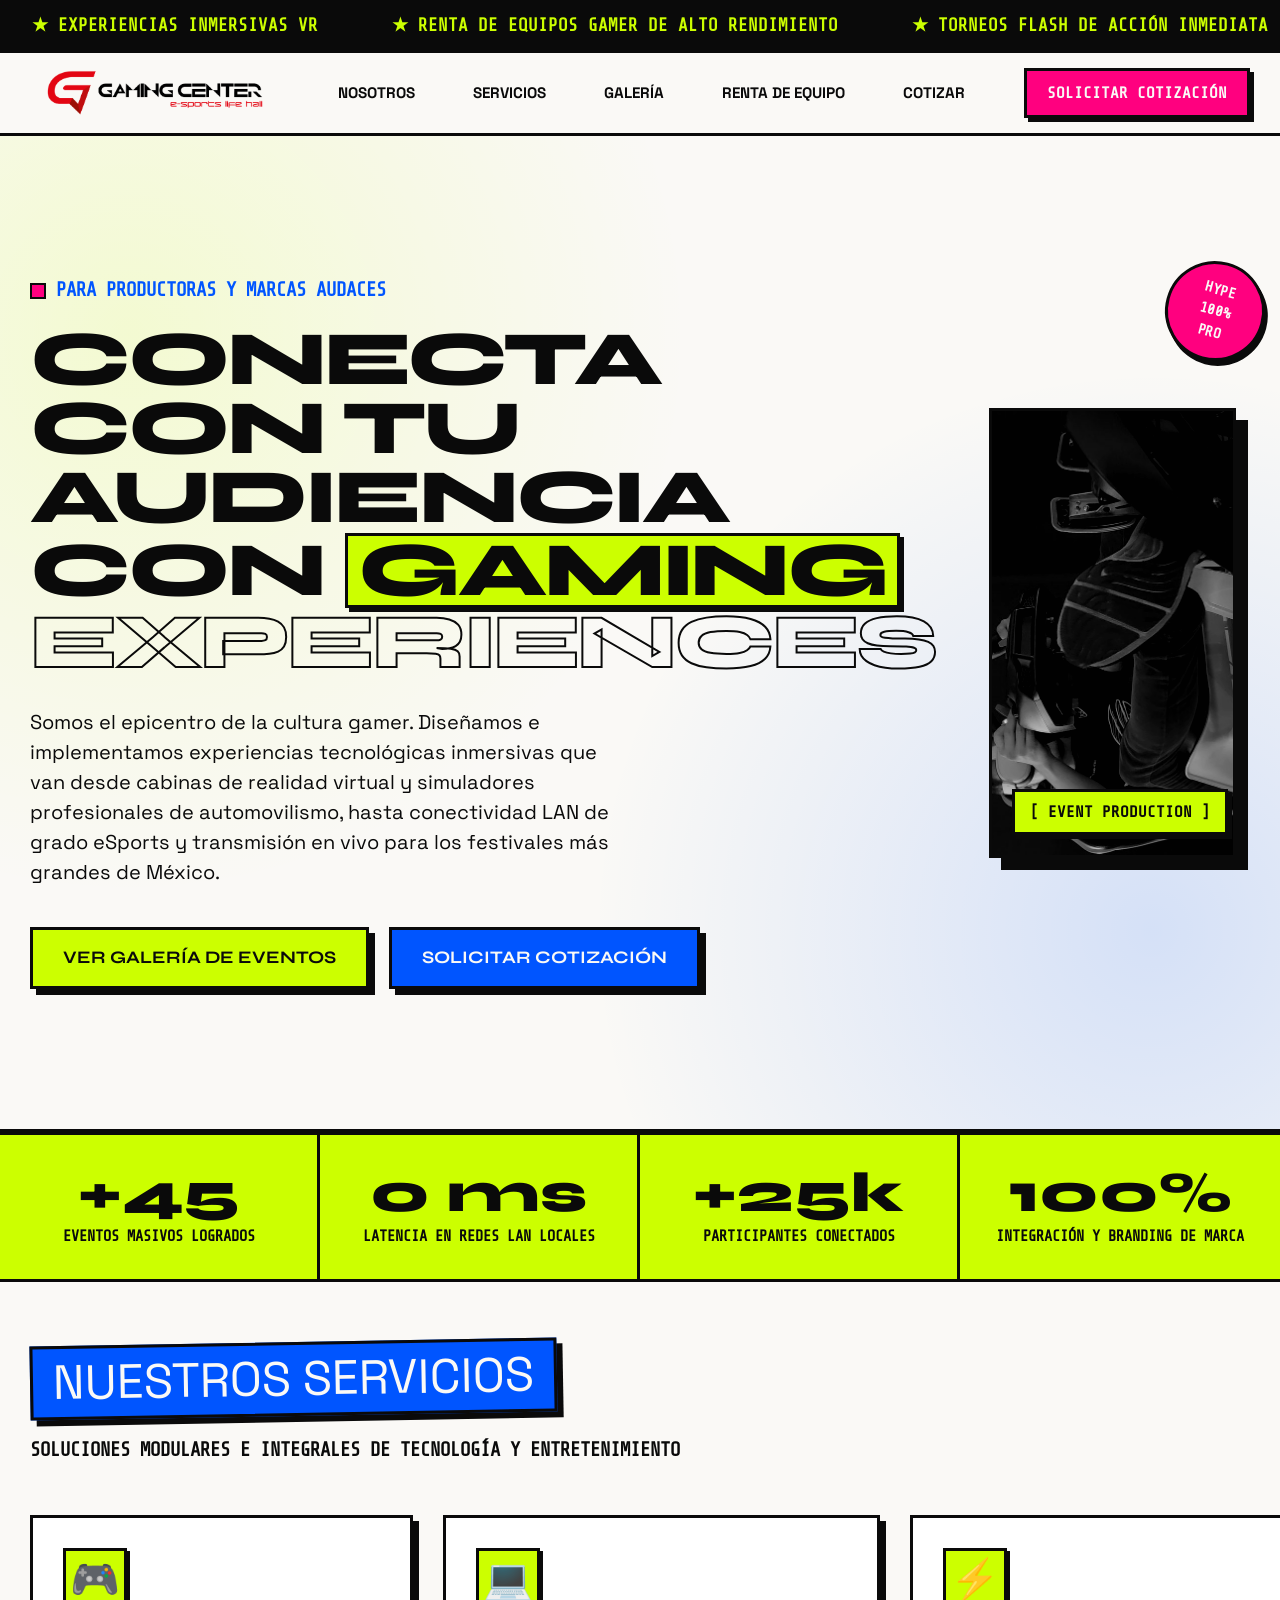
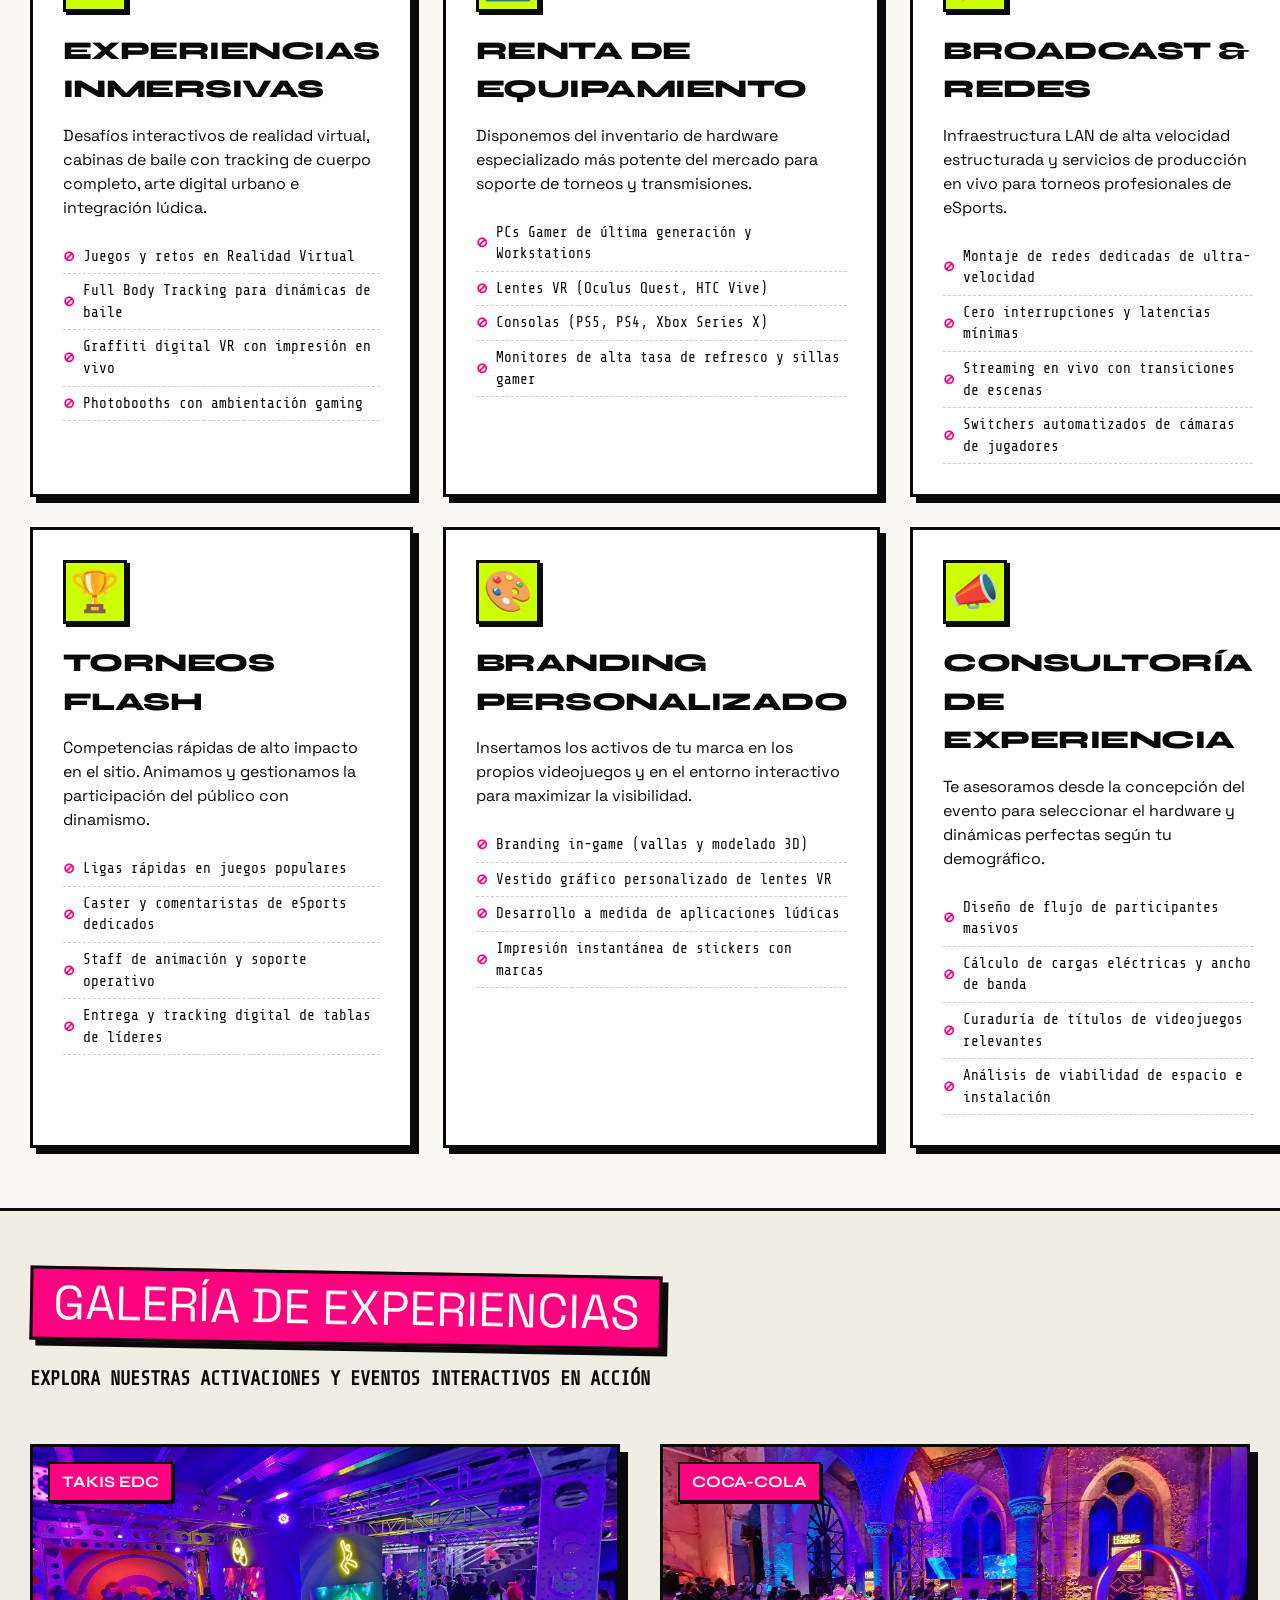
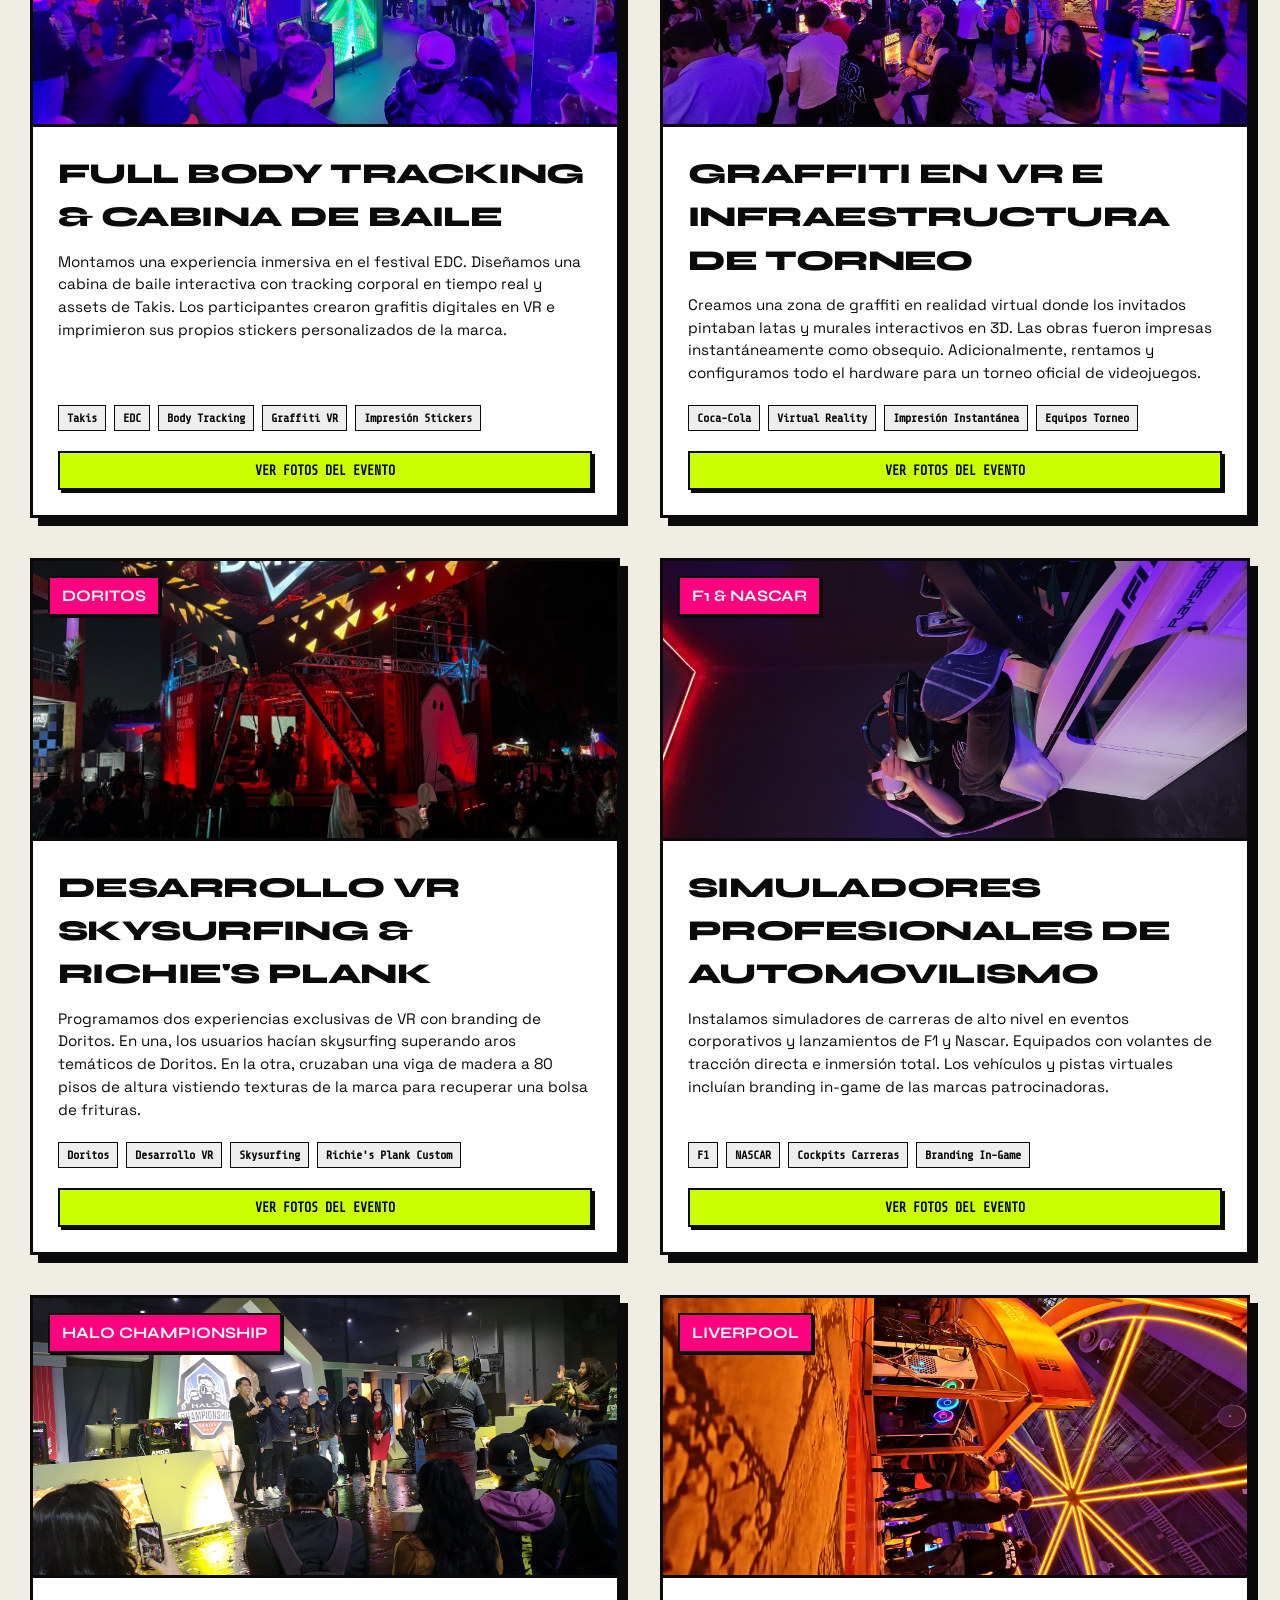
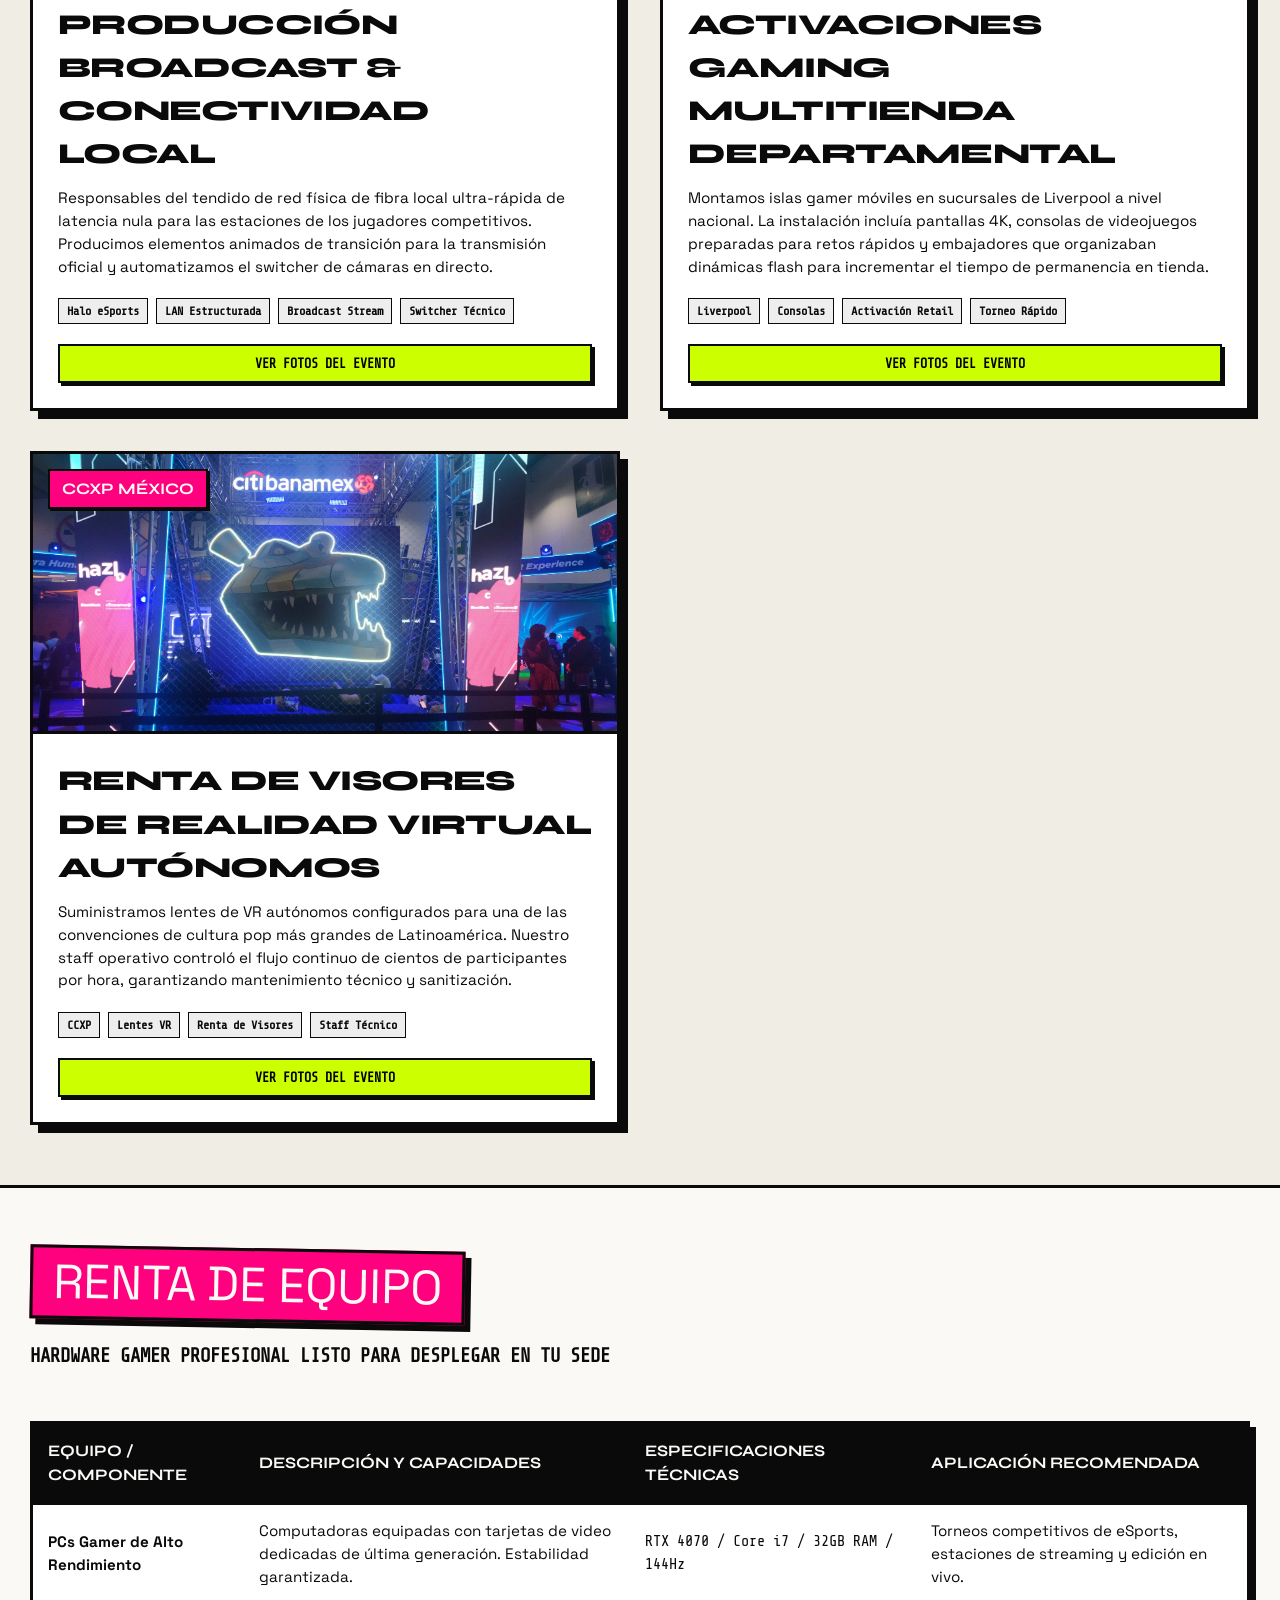
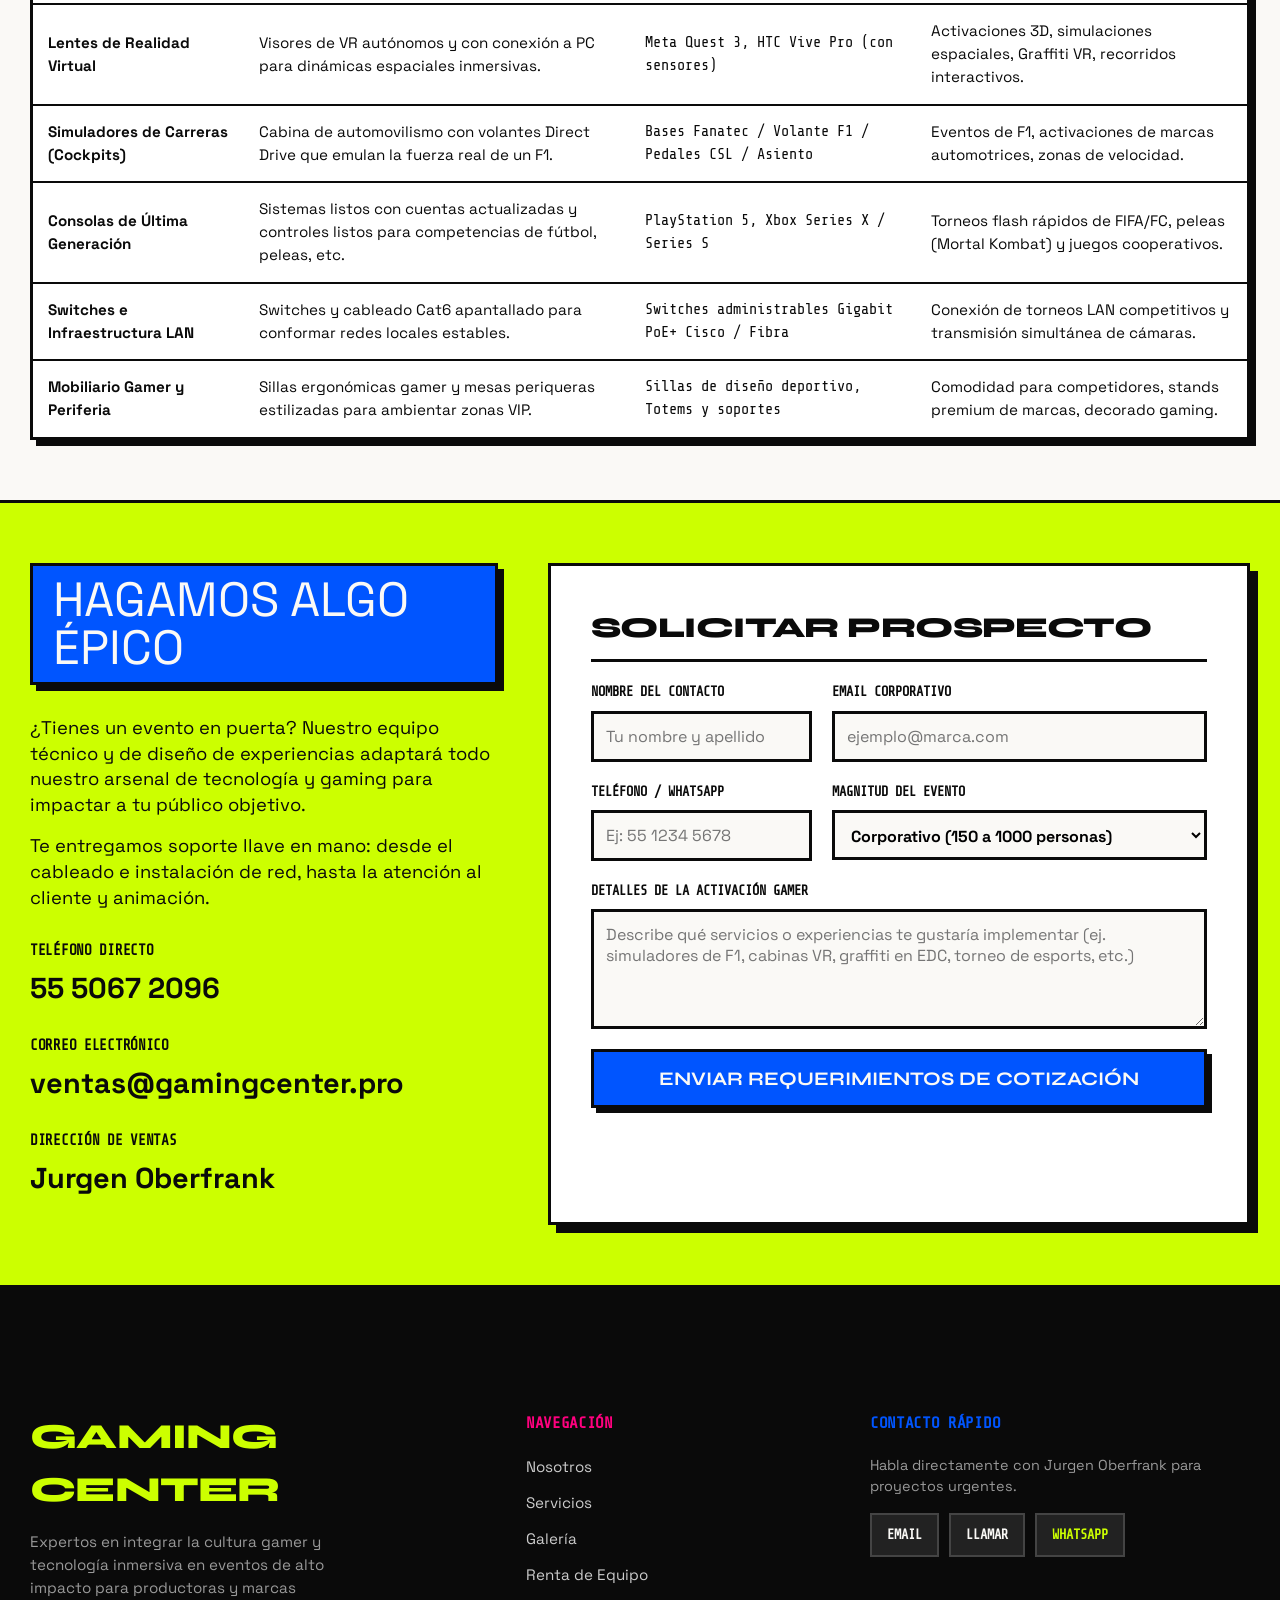
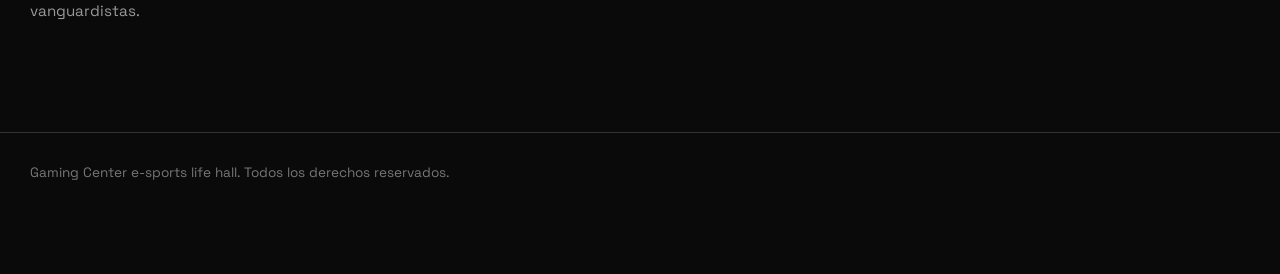
==== commit fd536151: "Update image paths to use relative URLs" ====
--- a/.github/workflows/brutalista/index.html
+++ b/.github/workflows/brutalista/index.html
@@ -9,7 +9,7 @@
     content="Epicentro de la cultura gamer. Renta de PCs, experiencias de Realidad Virtual (VR), simuladores y producción técnica de torneos para marcas y productoras de eventos.">
   <link rel="stylesheet" href="style.css">
   <!-- Favicon placeholder / styling fallback -->
-  <link rel="icon" type="image/png" href="../fotos_p/logos/Recurso 1.png">
+  <link rel="icon" type="image/png" href="./fotos_p/logos/Recurso 1.png">
 </head>
 
 <body>
@@ -34,8 +34,8 @@
     <div class="navbar">
       <a href="#" class="logo-link">
         <picture>
-          <source media="(max-width: 768px)" srcset="../fotos_p/logos/Recurso 3.png">
-          <img src="../fotos_p/logos/Mesa de trabajo 2@4x.png" alt="Gaming Center Logo" class="logo-img">
+          <source media="(max-width: 768px)" srcset="./fotos_p/logos/Recurso 3.png">
+          <img src="./fotos_p/logos/Mesa de trabajo 2@4x.png" alt="Gaming Center Logo" class="logo-img">
         </picture>
       </a>
       <button class="menu-toggle" id="menuToggle" aria-label="Abrir menú">
@@ -75,7 +75,7 @@
       </div>
       <div class="hero-visual">
         <div class="hero-main-card">
-          <img src="../fotos_p/eventos/f1/20240521_135831.jpg" alt="Simuladores de Carreras en Evento"
+          <img src="./fotos_p/eventos/f1/20240521_135831.jpg" alt="Simuladores de Carreras en Evento"
             id="heroFeaturedImage">
           <div class="hero-overlay-tag">[ EVENT PRODUCTION ]</div>
         </div>
@@ -213,7 +213,7 @@
         <div class="portfolio-card">
           <div class="portfolio-img-container">
             <span class="portfolio-client-badge">Takis EDC</span>
-            <img src="../fotos_p/eventos/takisedc/20250222_182708.jpg" alt="Takis EDC Evento" loading="lazy">
+            <img src="./fotos_p/eventos/takisedc/20250222_182708.jpg" alt="Takis EDC Evento" loading="lazy">
           </div>
           <div class="portfolio-content">
             <h3 class="portfolio-title">Full Body Tracking &amp; Cabina de Baile</h3>
@@ -237,7 +237,7 @@
         <div class="portfolio-card">
           <div class="portfolio-img-container">
             <span class="portfolio-client-badge">Coca-Cola</span>
-            <img src="../fotos_p/eventos/cocacola/20230614_193516.jpg" alt="Coca-Cola Evento" loading="lazy">
+            <img src="./fotos_p/eventos/cocacola/20230614_193516.jpg" alt="Coca-Cola Evento" loading="lazy">
           </div>
           <div class="portfolio-content">
             <h3 class="portfolio-title">Graffiti en VR e Infraestructura de Torneo</h3>
@@ -260,7 +260,7 @@
         <div class="portfolio-card">
           <div class="portfolio-img-container">
             <span class="portfolio-client-badge">Doritos</span>
-            <img src="../fotos_p/eventos/doritos/doritos.jpg" alt="Doritos Evento" loading="lazy">
+            <img src="./fotos_p/eventos/doritos/doritos.jpg" alt="Doritos Evento" loading="lazy">
           </div>
           <div class="portfolio-content">
             <h3 class="portfolio-title">Desarrollo VR Skysurfing &amp; Richie's Plank</h3>
@@ -283,7 +283,7 @@
         <div class="portfolio-card">
           <div class="portfolio-img-container">
             <span class="portfolio-client-badge">F1 &amp; NASCAR</span>
-            <img src="../fotos_p/eventos/f1/20240521_135831.jpg" alt="F1 Simuladores" loading="lazy">
+            <img src="./fotos_p/eventos/f1/20240521_135831.jpg" alt="F1 Simuladores" loading="lazy">
           </div>
           <div class="portfolio-content">
             <h3 class="portfolio-title">Simuladores Profesionales de Automovilismo</h3>
@@ -306,7 +306,7 @@
         <div class="portfolio-card">
           <div class="portfolio-img-container">
             <span class="portfolio-client-badge">Halo Championship</span>
-            <img src="../fotos_p/eventos/halo/IMG_20220724_230538.jpg" alt="Halo Championship" loading="lazy">
+            <img src="./fotos_p/eventos/halo/IMG_20220724_230538.jpg" alt="Halo Championship" loading="lazy">
           </div>
           <div class="portfolio-content">
             <h3 class="portfolio-title">Producción Broadcast &amp; Conectividad Local</h3>
@@ -329,7 +329,7 @@
         <div class="portfolio-card">
           <div class="portfolio-img-container">
             <span class="portfolio-client-badge">Liverpool</span>
-            <img src="../fotos_p/eventos/liverpool/20240818_142735.jpg" alt="Liverpool Tienda" loading="lazy">
+            <img src="./fotos_p/eventos/liverpool/20240818_142735.jpg" alt="Liverpool Tienda" loading="lazy">
           </div>
           <div class="portfolio-content">
             <h3 class="portfolio-title">Activaciones Gaming Multitienda Departamental</h3>
@@ -352,7 +352,7 @@
         <div class="portfolio-card">
           <div class="portfolio-img-container">
             <span class="portfolio-client-badge">CCXP México</span>
-            <img src="../fotos_p/eventos/ccxp/20240505_193808.jpg" alt="CCXP Evento" loading="lazy">
+            <img src="./fotos_p/eventos/ccxp/20240505_193808.jpg" alt="CCXP Evento" loading="lazy">
           </div>
           <div class="portfolio-content">
             <h3 class="portfolio-title">Renta de Visores de Realidad Virtual Autónomos</h3>
@@ -587,4 +587,4 @@
   <script src="script.js"></script>
 </body>
 
-</html>+</html>
